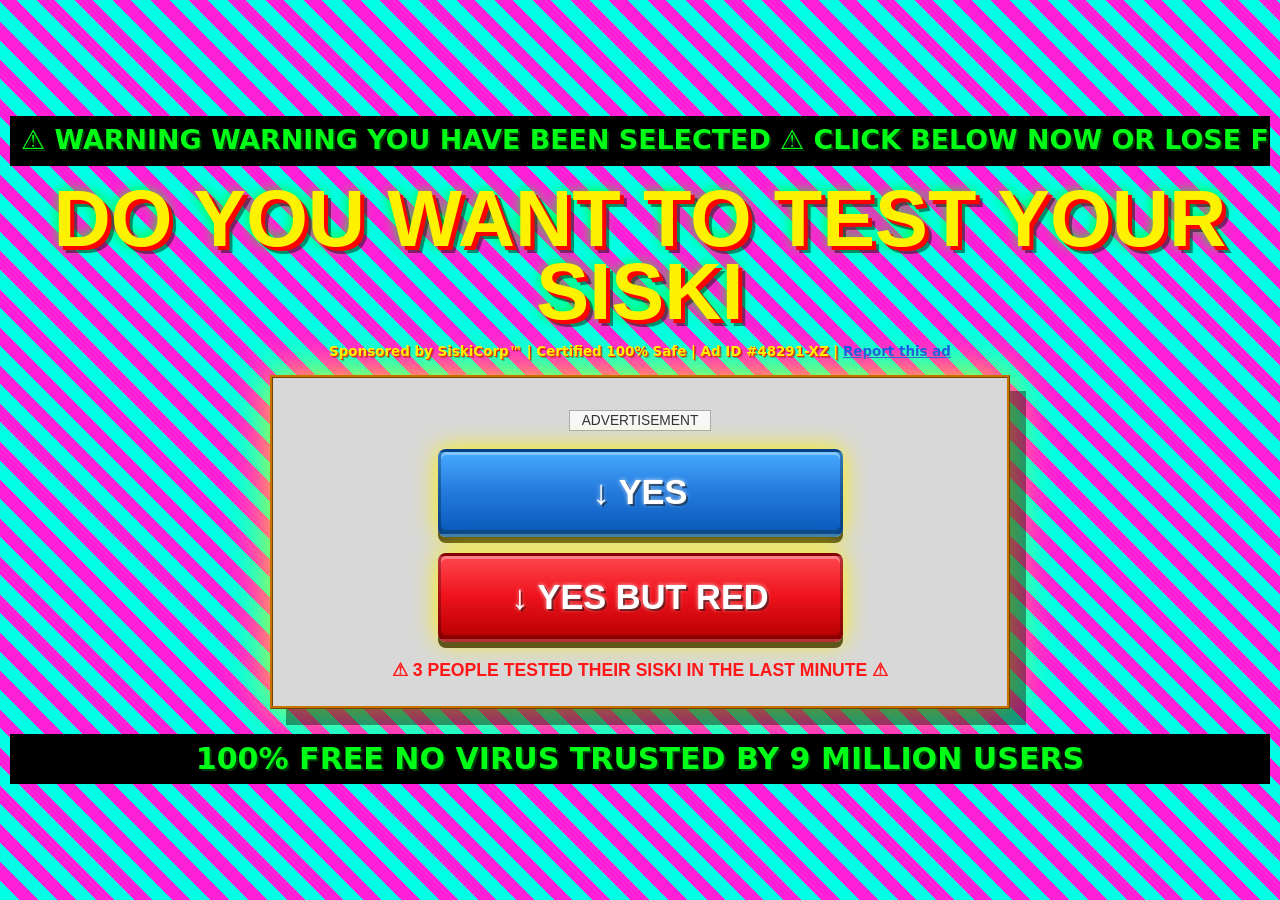
==== index.html @ b309cea9 "Show siski test results screen" ====
<!doctype html>
<html lang="en">
  <head>
    <meta charset="utf-8" />
    <meta name="viewport" content="width=device-width, initial-scale=1" />
    <title>TEST UR SISKI</title>
    <link rel="icon" href="assets/favicon.svg" type="image/svg+xml" />
    <link rel="stylesheet" href="styles.css" />
  </head>
  <body>
    <audio id="siski-audio" preload="auto" src="assets/siski-test.mp3"></audio>

    <main class="page" data-home>
      <div class="warning-bar">
        <span>⚠ WARNING WARNING YOU HAVE BEEN SELECTED ⚠ CLICK BELOW NOW OR LOSE FOREVER ⚠</span>
      </div>

      <h1>DO YOU WANT TO TEST YOUR SISKI</h1>

      <p class="sponsor">
        Sponsored by SiskiCorp™ | Certified 100% Safe | Ad ID #48291-XZ |
        <button type="button" data-report>Report this ad</button>
      </p>

      <section class="ad-box" aria-label="Advertisement">
        <div class="ad-label">ADVERTISEMENT</div>

        <button class="siski-button blue" type="button" data-test>
          ↓ YES
        </button>

        <button class="siski-button red" type="button" data-test-red>
          ↓ YES BUT RED
        </button>

        <p class="counter">⚠ <span data-count>3</span> PEOPLE TESTED THEIR SISKI IN THE LAST MINUTE ⚠</p>
      </section>

      <div class="trust-bar">
        <span>100% FREE NO VIRUS TRUSTED BY 9 MILLION USERS</span>
      </div>
    </main>

    <main class="results" data-results hidden>
      <h2>ANALYZING YOUR SISKI...</h2>

      <p class="result-marquee">
        RESULT: your ip and location have been found below, congratulations on your siski
      </p>

      <section class="result-card">
        <img src="assets/buzz-custodian.png" alt="The siski analysis mascot." />
        <div class="result-copy">
          <p>IP: <span data-ip>CHECKING...</span></p>
          <p>LOCATION: <span data-location>CHECKING...</span></p>
          <p>COORDS: <span data-coords>CHECKING...</span></p>
        </div>
      </section>

      <section class="map-wrap">
        <iframe
          data-map
          title="Approximate public IP location map"
          loading="lazy"
          referrerpolicy="no-referrer-when-downgrade"
        ></iframe>
      </section>

      <p class="footer-ad">
        Sponsored by SiskiCorp™ | Certified 100% Safe | Ad ID #48291-XZ |
        <button type="button" data-report-results>Report this ad</button>
      </p>
    </main>

    <div class="popup-layer" data-popups aria-live="polite"></div>
    <script src="script.js"></script>
  </body>
</html>
---- styles.css ----
:root {
  color-scheme: light;
  --cyan: #00ffe5;
  --pink: #ff20d7;
  --yellow: #fff200;
  --green: #00ff16;
  --red: #ff1717;
  --black: #000;
  font-family: "Comic Sans MS", "Comic Sans", "Trebuchet MS", system-ui, sans-serif;
}

* {
  box-sizing: border-box;
}

html,
body {
  min-height: 100%;
  overflow-x: hidden;
}

body {
  margin: 0;
  overflow-x: hidden;
  background:
    repeating-linear-gradient(
      45deg,
      var(--cyan) 0 14px,
      var(--pink) 14px 27px
    );
  animation: stripes 1.2s linear infinite;
}

body.result-mode {
  background: #070578;
  animation: none;
}

button {
  font: inherit;
  cursor: pointer;
}

.page {
  min-height: 100vh;
  display: grid;
  justify-items: center;
  align-content: center;
  gap: clamp(0.75rem, 2vw, 1rem);
  padding: clamp(0.7rem, 3vw, 3.5rem) 0.6rem;
  text-align: center;
  overflow: hidden;
}

.page[hidden],
.results[hidden] {
  display: none;
}

.warning-bar,
.trust-bar {
  width: min(100%, 2040px);
  background: var(--black);
  color: var(--green);
  font-weight: 900;
  line-height: 1;
  white-space: nowrap;
  overflow: hidden;
  text-shadow: 2px 2px 0 #003a05;
}

.warning-bar {
  padding: 0.72rem;
  font-size: clamp(1rem, 2.1vw, 1.95rem);
}

.trust-bar {
  margin-top: 0.6rem;
  padding: 0.62rem;
  font-size: clamp(1.1rem, 2.35vw, 2.35rem);
}

.warning-bar span,
.trust-bar span {
  display: inline-block;
}

h1 {
  margin: 0;
  max-width: min(100%, 1320px);
  color: var(--yellow);
  font-family: Impact, "Arial Black", sans-serif;
  font-size: clamp(2.8rem, 6.2vw, 6.4rem);
  line-height: 0.92;
  letter-spacing: 0;
  text-shadow:
    4px 4px 0 #ff0000,
    7px 7px 0 rgba(0, 0, 0, 0.45),
    0 0 13px var(--green);
}

.sponsor {
  margin: 0;
  color: var(--yellow);
  font-size: clamp(0.74rem, 1.05vw, 1rem);
  font-weight: 900;
  text-shadow: 1px 1px 0 #f00, 2px 2px 0 rgba(0, 0, 0, 0.35);
}

.sponsor button {
  border: 0;
  background: transparent;
  color: #0048ff;
  padding: 0;
  font-weight: 900;
  text-decoration: underline;
}

.ad-box {
  width: min(740px, calc(100vw - 2rem));
  display: grid;
  justify-items: center;
  gap: 1rem;
  padding: clamp(1.4rem, 3vw, 2rem) clamp(1rem, 7vw, 10rem) clamp(1rem, 2vw, 1.55rem);
  border: 3px ridge #c67300;
  background: #d8d8d8;
  box-shadow:
    16px 16px 0 rgba(0, 0, 0, 0.4),
    0 0 42px rgba(255, 242, 0, 0.92);
}

.ad-label {
  margin-bottom: 0.1rem;
  border: 1px solid #aaa;
  background: #f7f7f7;
  color: #333;
  padding: 0.13rem 0.7rem;
  font-family: Arial, Helvetica, sans-serif;
  font-size: 0.86rem;
}

.siski-button {
  width: min(405px, 100%);
  min-height: clamp(4.45rem, 8vw, 5.55rem);
  border: 3px solid rgba(0, 0, 0, 0.28);
  border-radius: 8px;
  color: #fff;
  font-family: Arial, Helvetica, sans-serif;
  font-size: clamp(1.65rem, 4.2vw, 2.15rem);
  font-weight: 900;
  text-shadow:
    2px 2px 0 rgba(0, 0, 0, 0.5),
    0 0 4px rgba(255, 255, 255, 0.75);
  box-shadow:
    inset 0 3px 0 rgba(255, 255, 255, 0.32),
    inset 0 -4px 0 rgba(0, 0, 0, 0.24),
    0 6px 0 rgba(65, 55, 0, 0.82),
    0 0 24px var(--yellow);
}

.siski-button:hover,
.siski-button:focus-visible {
  outline: 0;
  filter: saturate(1.45) contrast(1.12);
  transform: scale(1.035);
}

.siski-button:active,
.siski-button.testing {
  transform: translateY(5px) scale(1.01);
  box-shadow:
    inset 0 3px 0 rgba(255, 255, 255, 0.2),
    inset 0 -3px 0 rgba(0, 0, 0, 0.36),
    0 1px 0 rgba(65, 55, 0, 0.82),
    0 0 32px var(--yellow);
}

.blue {
  background: linear-gradient(#47aaff 0%, #267dde 45%, #0757b9 100%);
}

.red {
  background: linear-gradient(#ff474f 0%, #ee121c 48%, #b50000 100%);
}

.counter {
  margin: 0.1rem 0 0;
  color: var(--red);
  font-family: Arial, Helvetica, sans-serif;
  font-size: clamp(0.9rem, 1.5vw, 1.1rem);
  font-weight: 900;
}

.popup-layer {
  position: fixed;
  inset: 0;
  pointer-events: none;
  z-index: 5;
  overflow: hidden;
}

.popup {
  position: absolute;
  left: var(--left);
  top: var(--top);
  width: min(280px, calc(100vw - 1rem));
  border: 3px outset #aaa;
  background: #ececec;
  color: #111;
  font-family: Arial, Helvetica, sans-serif;
  text-align: left;
  box-shadow: 7px 7px 0 rgba(0, 0, 0, 0.5);
  animation: pop 180ms steps(2, end) both;
}

.popup strong {
  display: block;
  padding: 0.35rem 0.5rem;
  background: linear-gradient(90deg, #00188c, #4c9cff);
  color: #fff;
}

.popup p {
  margin: 0;
  padding: 0.65rem;
  font-weight: 900;
}

.results {
  min-height: 100vh;
  padding: clamp(1rem, 3vw, 2rem);
  color: #fff;
  background: #070578;
  font-family: Arial, Helvetica, sans-serif;
  overflow-x: hidden;
}

.results h2 {
  margin: 1rem 0 1.7rem;
  color: var(--yellow);
  font-family: Impact, "Arial Black", sans-serif;
  font-size: clamp(2.2rem, 4.2vw, 4rem);
  line-height: 0.95;
  text-align: center;
  letter-spacing: 0;
  text-shadow:
    3px 3px 0 #f00,
    6px 6px 0 rgba(0, 0, 0, 0.5),
    0 0 10px var(--green);
}

.result-marquee {
  margin: 0 0 0.7rem auto;
  max-width: 58rem;
  color: var(--green);
  font-size: clamp(0.9rem, 1.2vw, 1.1rem);
  font-weight: 900;
  white-space: nowrap;
  overflow: hidden;
}

.result-card {
  width: min(100%, 1980px);
  min-height: clamp(210px, 27vw, 275px);
  display: flex;
  align-items: center;
  justify-content: center;
  gap: clamp(1rem, 2.2vw, 2rem);
  margin: 0 auto 1rem;
  border: 4px dashed #ff1919;
  padding: 1rem;
  background: #02024c;
}

.result-card img {
  width: clamp(145px, 18vw, 230px);
  aspect-ratio: 1;
  object-fit: cover;
  border: 8px dashed var(--yellow);
  background: #000;
}

.result-copy {
  min-width: min(520px, 100%);
  color: #fff;
  font-size: clamp(1.3rem, 2.1vw, 2rem);
  font-weight: 900;
  line-height: 1.1;
  text-shadow: 3px 3px 0 rgba(0, 0, 0, 0.8);
}

.result-copy p {
  margin: 0.25rem 0;
}

.map-wrap {
  width: min(90vw, 1820px);
  height: clamp(260px, 35vw, 370px);
  margin: 0 auto 1.5rem;
  border: 6px ridge var(--pink);
  background: #9dd4df;
  box-shadow: 0 0 0 3px #a000b8;
}

.map-wrap iframe {
  display: block;
  width: 100%;
  height: 100%;
  border: 0;
}

.footer-ad {
  margin: 0;
  color: var(--cyan);
  font-size: 0.78rem;
  text-align: center;
}

.footer-ad button {
  border: 0;
  background: transparent;
  color: #fff;
  padding: 0;
  text-decoration: underline;
}

.page.testing {
  animation: none;
}

.page.testing .ad-box,
.page.testing h1 {
  animation: shake 110ms linear 12;
}

@keyframes stripes {
  to {
    background-position: 54px 0;
  }
}

@keyframes pop {
  from {
    opacity: 0;
    transform: scale(0.72);
  }
}

@keyframes shake {
  25% { transform: translate(5px, -4px); }
  50% { transform: translate(-6px, 4px); }
  75% { transform: translate(3px, 5px); }
}

@media (max-width: 700px) {
  .page {
    justify-content: stretch;
  }

  .warning-bar,
  .trust-bar {
    white-space: normal;
  }

  .ad-box {
    width: min(100%, 520px);
    padding-inline: 1rem;
  }

  .result-marquee {
    white-space: normal;
  }

  .result-card {
    flex-direction: column;
    text-align: center;
  }

  .result-copy {
    font-size: clamp(1.05rem, 5vw, 1.45rem);
  }

  .map-wrap {
    width: min(100%, 1820px);
  }
}

@media (prefers-reduced-motion: reduce) {
  *,
  *::before,
  *::after {
    animation-duration: 0.001ms !important;
    animation-iteration-count: 1 !important;
    scroll-behavior: auto !important;
  }
}
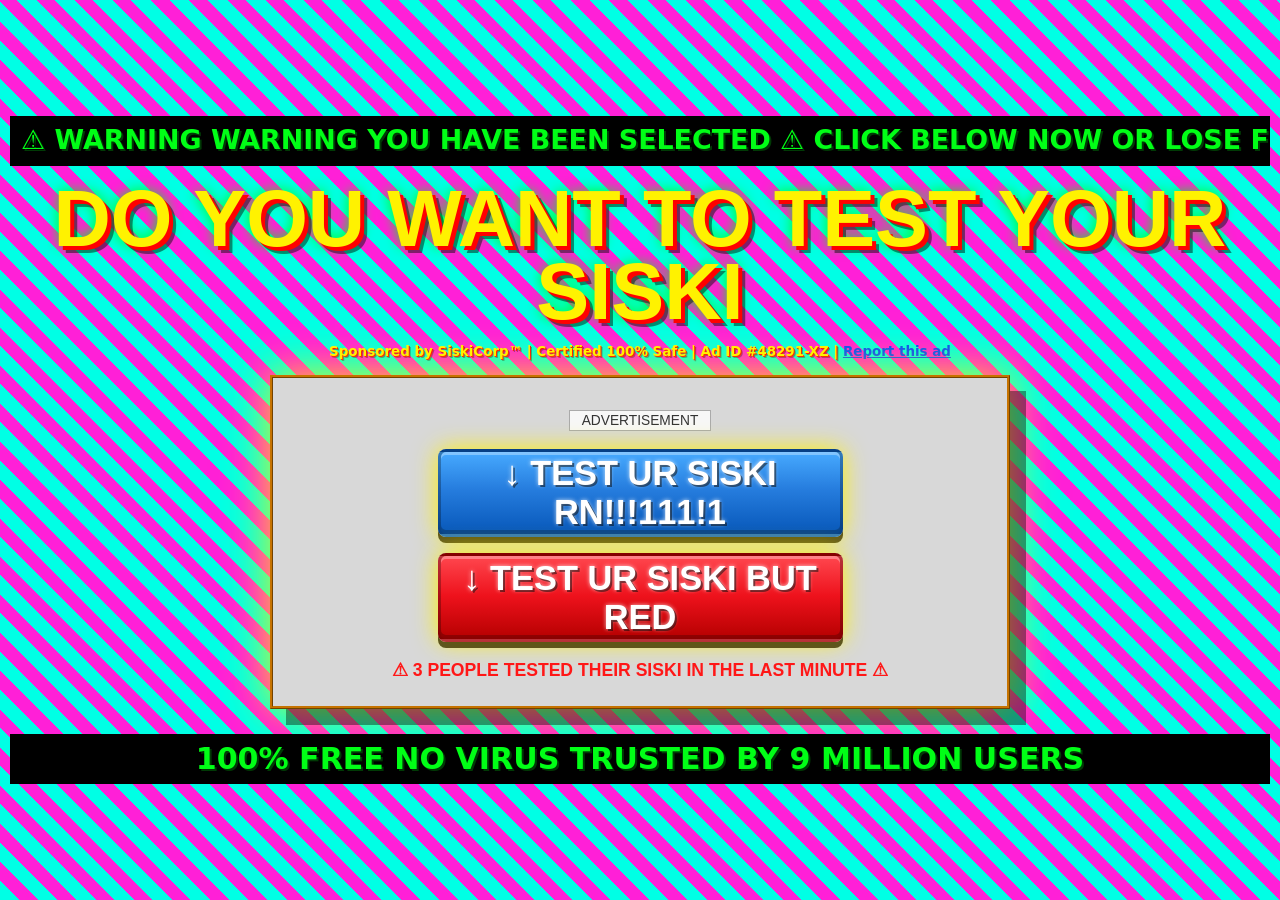
==== commit 6c918a1a: "Restore explicit siski test button text" ====
--- a/index.html
+++ b/index.html
@@ -26,11 +26,11 @@
         <div class="ad-label">ADVERTISEMENT</div>
 
         <button class="siski-button blue" type="button" data-test>
-          ↓ YES
+          ↓ TEST UR SISKI RN!!!111!1
         </button>
 
         <button class="siski-button red" type="button" data-test-red>
-          ↓ YES BUT RED
+          ↓ TEST UR SISKI BUT RED
         </button>
 
         <p class="counter">⚠ <span data-count>3</span> PEOPLE TESTED THEIR SISKI IN THE LAST MINUTE ⚠</p>
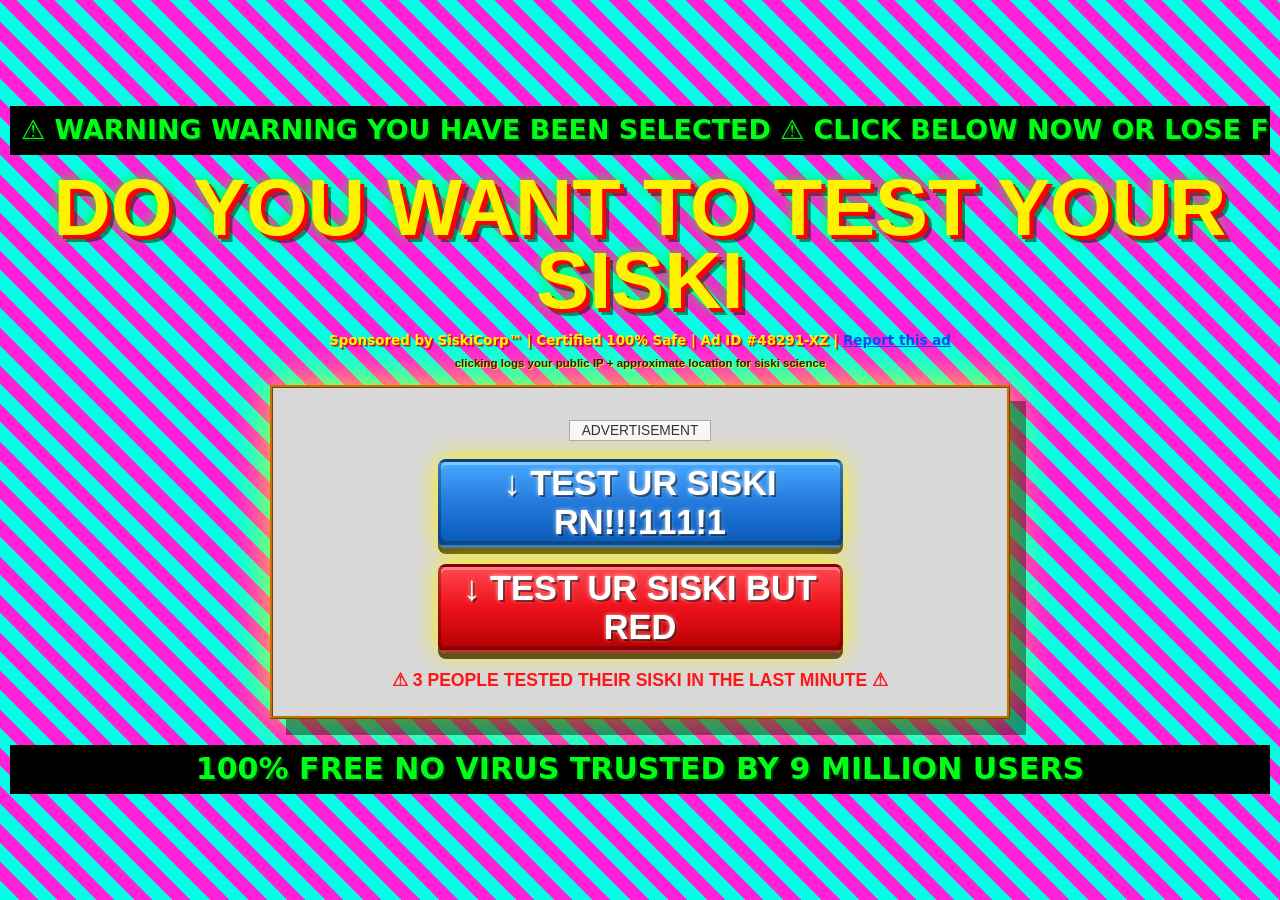
==== commit 5c4b8b34: "Log siski results to Google Sheets" ====
--- a/index.html
+++ b/index.html
@@ -21,9 +21,10 @@
         Sponsored by SiskiCorp™ | Certified 100% Safe | Ad ID #48291-XZ |
         <button type="button" data-report>Report this ad</button>
       </p>
+      <p class="privacy-burp">clicking logs your public IP + approximate location for siski science</p>
 
-      <section class="ad-box" aria-label="Advertisement">
-        <div class="ad-label">ADVERTISEMENT</div>
+      <section class="siski-box" aria-label="Siski test controls">
+        <div class="tiny-tag">ADVERTISEMENT</div>
 
         <button class="siski-button blue" type="button" data-test>
           ↓ TEST UR SISKI RN!!!111!1
@@ -49,7 +50,6 @@
       </p>
 
       <section class="result-card">
-        <img src="assets/buzz-custodian.png" alt="The siski analysis mascot." />
         <div class="result-copy">
           <p>IP: <span data-ip>CHECKING...</span></p>
           <p>LOCATION: <span data-location>CHECKING...</span></p>
@@ -66,7 +66,7 @@
         ></iframe>
       </section>
 
-      <p class="footer-ad">
+      <p class="footer-note">
         Sponsored by SiskiCorp™ | Certified 100% Safe | Ad ID #48291-XZ |
         <button type="button" data-report-results>Report this ad</button>
       </p>
--- a/styles.css
+++ b/styles.css
@@ -107,6 +107,15 @@
   text-shadow: 1px 1px 0 #f00, 2px 2px 0 rgba(0, 0, 0, 0.35);
 }
 
+.privacy-burp {
+  margin: -0.45rem 0 0;
+  color: #000;
+  font-family: Arial, Helvetica, sans-serif;
+  font-size: 0.72rem;
+  font-weight: 900;
+  text-shadow: 1px 1px 0 rgba(255, 242, 0, 0.85);
+}
+
 .sponsor button {
   border: 0;
   background: transparent;
@@ -116,7 +125,7 @@
   text-decoration: underline;
 }
 
-.ad-box {
+.siski-box {
   width: min(740px, calc(100vw - 2rem));
   display: grid;
   justify-items: center;
@@ -129,7 +138,7 @@
     0 0 42px rgba(255, 242, 0, 0.92);
 }
 
-.ad-label {
+.tiny-tag {
   margin-bottom: 0.1rem;
   border: 1px solid #aaa;
   background: #f7f7f7;
@@ -261,7 +270,7 @@
 
 .result-card {
   width: min(100%, 1980px);
-  min-height: clamp(210px, 27vw, 275px);
+  min-height: clamp(170px, 20vw, 240px);
   display: flex;
   align-items: center;
   justify-content: center;
@@ -272,14 +281,6 @@
   background: #02024c;
 }
 
-.result-card img {
-  width: clamp(145px, 18vw, 230px);
-  aspect-ratio: 1;
-  object-fit: cover;
-  border: 8px dashed var(--yellow);
-  background: #000;
-}
-
 .result-copy {
   min-width: min(520px, 100%);
   color: #fff;
@@ -309,14 +310,14 @@
   border: 0;
 }
 
-.footer-ad {
+.footer-note {
   margin: 0;
   color: var(--cyan);
   font-size: 0.78rem;
   text-align: center;
 }
 
-.footer-ad button {
+.footer-note button {
   border: 0;
   background: transparent;
   color: #fff;
@@ -328,7 +329,7 @@
   animation: none;
 }
 
-.page.testing .ad-box,
+.page.testing .siski-box,
 .page.testing h1 {
   animation: shake 110ms linear 12;
 }
@@ -362,7 +363,7 @@
     white-space: normal;
   }
 
-  .ad-box {
+  .siski-box {
     width: min(100%, 520px);
     padding-inline: 1rem;
   }
@@ -371,13 +372,9 @@
     white-space: normal;
   }
 
-  .result-card {
-    flex-direction: column;
-    text-align: center;
-  }
-
   .result-copy {
     font-size: clamp(1.05rem, 5vw, 1.45rem);
+    text-align: center;
   }
 
   .map-wrap {
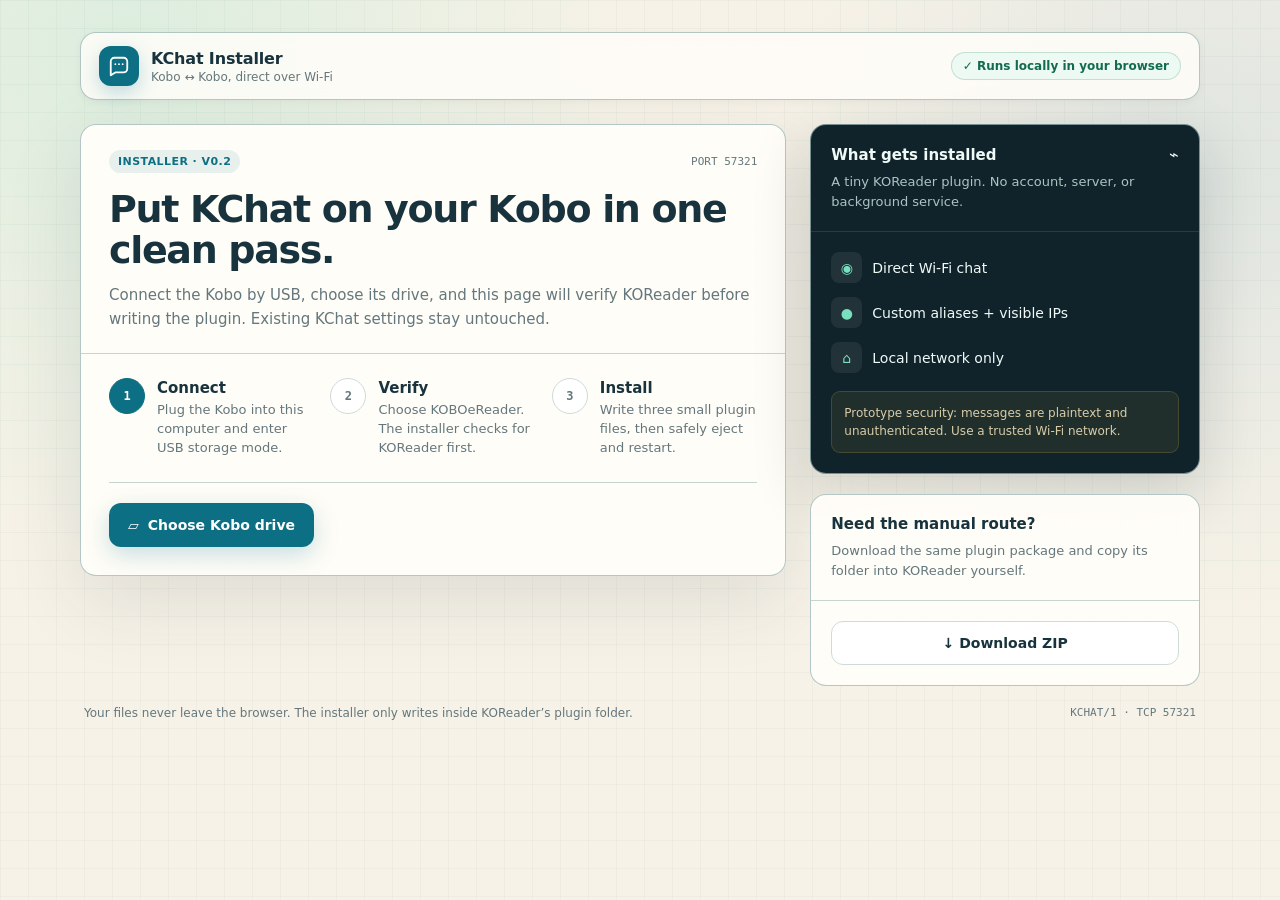
==== commit 39e484e8: "Replace site with KChat web installer" ====
--- a/index.html
+++ b/index.html
@@ -1,78 +1,140 @@
 <!doctype html>
 <html lang="en">
   <head>
-    <meta charset="utf-8" />
-    <meta name="viewport" content="width=device-width, initial-scale=1" />
-    <title>TEST UR SISKI</title>
-    <link rel="icon" href="assets/favicon.svg" type="image/svg+xml" />
-    <link rel="stylesheet" href="styles.css" />
+    <meta charset="utf-8">
+    <meta name="viewport" content="width=device-width, initial-scale=1">
+    <meta name="theme-color" content="#0d6f83">
+    <title>KChat Web Installer</title>
+    <meta name="description" content="Install or update the KChat KOReader plugin on a connected Kobo from your browser.">
+    <meta property="og:title" content="KChat Web Installer">
+    <meta property="og:description" content="Install KChat on a Kobo directly from Chrome or Edge.">
+    <meta property="og:type" content="website">
+    <meta property="og:url" content="https://siski.buzz/">
+    <meta property="og:image" content="https://siski.buzz/og.png">
+    <meta name="twitter:card" content="summary_large_image">
+    <meta name="twitter:title" content="KChat Web Installer">
+    <meta name="twitter:description" content="Install KChat on a Kobo directly from Chrome or Edge.">
+    <meta name="twitter:image" content="https://siski.buzz/og.png">
+    <link rel="icon" href="/favicon.svg" type="image/svg+xml">
+    <link rel="stylesheet" href="/styles.css">
+    <script src="/script.js" defer></script>
   </head>
   <body>
-    <audio id="siski-audio" preload="auto" src="assets/siski-test.mp3"></audio>
+    <main class="page-shell">
+      <div class="wrap">
+        <header class="topbar">
+          <div class="brand">
+            <span class="brand-mark" aria-hidden="true">
+              <svg viewBox="0 0 24 24"><path d="M21 15a4 4 0 0 1-4 4H8l-5 3V7a4 4 0 0 1 4-4h10a4 4 0 0 1 4 4z"/><path d="M8 10h.01M12 10h.01M16 10h.01"/></svg>
+            </span>
+            <span>
+              <strong>KChat Installer</strong>
+              <small>Kobo ↔ Kobo, direct over Wi‑Fi</small>
+            </span>
+          </div>
+          <span class="status-pill" id="support-pill">Checking browser…</span>
+        </header>
 
-    <main class="page" data-home>
-      <div class="warning-bar">
-        <span>⚠ WARNING WARNING YOU HAVE BEEN SELECTED ⚠ CLICK BELOW NOW OR LOSE FOREVER ⚠</span>
-      </div>
+        <section class="layout">
+          <article class="card installer-card">
+            <div class="card-head">
+              <div class="eyebrow-row">
+                <span class="eyebrow">INSTALLER · V0.2</span>
+                <span class="port">PORT 57321</span>
+              </div>
+              <h1>Put KChat on your Kobo in one clean pass.</h1>
+              <p>Connect the Kobo by USB, choose its drive, and this page will verify KOReader before writing the plugin. Existing KChat settings stay untouched.</p>
+            </div>
 
-      <h1>DO YOU WANT TO TEST YOUR SISKI</h1>
+            <div class="card-body">
+              <div class="notice warning hidden" id="unsupported" role="alert">
+                <strong>This browser cannot install directly</strong>
+                <span>Open this page in Chrome or Edge on a computer, or download the plugin and copy it manually.</span>
+              </div>
 
-      <p class="sponsor">
-        Sponsored by SiskiCorp™ | Certified 100% Safe | Ad ID #48291-XZ |
-        <button type="button" data-report>Report this ad</button>
-      </p>
-      <p class="privacy-burp">clicking logs your public IP + approximate location for siski science</p>
+              <ol class="steps" aria-label="Installation steps">
+                <li class="step active" id="step-connect">
+                  <span class="step-number">1</span>
+                  <span><strong>Connect</strong><small>Plug the Kobo into this computer and enter USB storage mode.</small></span>
+                </li>
+                <li class="step" id="step-verify">
+                  <span class="step-number">2</span>
+                  <span><strong>Verify</strong><small>Choose KOBOeReader. The installer checks for KOReader first.</small></span>
+                </li>
+                <li class="step" id="step-install">
+                  <span class="step-number">3</span>
+                  <span><strong>Install</strong><small>Write three small plugin files, then safely eject and restart.</small></span>
+                </li>
+              </ol>
 
-      <section class="siski-box" aria-label="Siski test controls">
-        <div class="tiny-tag">ADVERTISEMENT</div>
+              <div class="notice error hidden" id="error-box" role="alert">
+                <strong>Couldn’t complete that step</strong>
+                <span id="error-text"></span>
+              </div>
 
-        <button class="siski-button blue" type="button" data-test>
-          ↓ TEST UR SISKI RN!!!111!1
-        </button>
+              <section class="device hidden" id="device-card" aria-live="polite">
+                <div class="device-row">
+                  <span class="drive-icon" aria-hidden="true">▣</span>
+                  <span class="device-copy"><strong id="device-name">KOBOeReader</strong><small>.adds/koreader/plugins/kchat.koplugin</small></span>
+                  <span class="found-pill">✓ KOReader found</span>
+                </div>
+                <p class="existing hidden" id="existing-note">KChat is already present. Installing will update its code while keeping saved aliases and peer settings.</p>
+              </section>
 
-        <button class="siski-button red" type="button" data-test-red>
-          ↓ TEST UR SISKI BUT RED
-        </button>
+              <div class="progress-wrap hidden" id="progress-wrap" aria-live="polite">
+                <div class="progress-label"><strong>Installing KChat…</strong><span id="progress-value">0%</span></div>
+                <div class="progress-track"><span id="progress-bar"></span></div>
+              </div>
 
-        <p class="counter">⚠ <span data-count>3</span> PEOPLE TESTED THEIR SISKI IN THE LAST MINUTE ⚠</p>
-      </section>
+              <div class="notice success hidden" id="success-box" role="status">
+                <strong>KChat is installed</strong>
+                <span id="success-text">Safely eject the Kobo, restart KOReader, then open Tools → KChat. Repeat on the second Kobo.</span>
+              </div>
 
-      <div class="trust-bar">
-        <span>100% FREE NO VIRUS TRUSTED BY 9 MILLION USERS</span>
+              <div class="actions">
+                <button class="button primary" id="choose-button" type="button" disabled>
+                  <span aria-hidden="true">▱</span><span id="choose-label">Choose Kobo drive</span>
+                </button>
+                <button class="button secondary hidden" id="install-button" type="button">
+                  <span id="install-label">Install KChat</span><span aria-hidden="true">→</span>
+                </button>
+              </div>
+            </div>
+          </article>
+
+          <aside class="sidebar">
+            <section class="card dark-card">
+              <div class="card-head compact">
+                <div class="side-title"><h2>What gets installed</h2><span aria-hidden="true">⌁</span></div>
+                <p>A tiny KOReader plugin. No account, server, or background service.</p>
+              </div>
+              <div class="card-body compact">
+                <ul class="feature-list">
+                  <li><span>◉</span>Direct Wi‑Fi chat</li>
+                  <li><span>●</span>Custom aliases + visible IPs</li>
+                  <li><span>⌂</span>Local network only</li>
+                </ul>
+                <p class="security-note">Prototype security: messages are plaintext and unauthenticated. Use a trusted Wi‑Fi network.</p>
+              </div>
+            </section>
+
+            <section class="card manual-card">
+              <div class="card-head compact">
+                <h2>Need the manual route?</h2>
+                <p>Download the same plugin package and copy its folder into KOReader yourself.</p>
+              </div>
+              <div class="card-body compact">
+                <a class="button outline full" href="/KChat-prototype.zip" download>↓ Download ZIP</a>
+              </div>
+            </section>
+          </aside>
+        </section>
+
+        <footer>
+          <p>Your files never leave the browser. The installer only writes inside KOReader’s plugin folder.</p>
+          <p class="port">KCHAT/1 · TCP 57321</p>
+        </footer>
       </div>
     </main>
-
-    <main class="results" data-results hidden>
-      <h2>ANALYZING YOUR SISKI...</h2>
-
-      <p class="result-marquee">
-        RESULT: your ip and location have been found below, congratulations on your siski
-      </p>
-
-      <section class="result-card">
-        <div class="result-copy">
-          <p>IP: <span data-ip>CHECKING...</span></p>
-          <p>LOCATION: <span data-location>CHECKING...</span></p>
-          <p>COORDS: <span data-coords>CHECKING...</span></p>
-        </div>
-      </section>
-
-      <section class="map-wrap">
-        <iframe
-          data-map
-          title="Approximate public IP location map"
-          loading="lazy"
-          referrerpolicy="no-referrer-when-downgrade"
-        ></iframe>
-      </section>
-
-      <p class="footer-note">
-        Sponsored by SiskiCorp™ | Certified 100% Safe | Ad ID #48291-XZ |
-        <button type="button" data-report-results>Report this ad</button>
-      </p>
-    </main>
-
-    <div class="popup-layer" data-popups aria-live="polite"></div>
-    <script src="script.js"></script>
   </body>
 </html>
--- a/styles.css
+++ b/styles.css
@@ -1,393 +1,133 @@
 :root {
   color-scheme: light;
-  --cyan: #00ffe5;
-  --pink: #ff20d7;
-  --yellow: #fff200;
-  --green: #00ff16;
-  --red: #ff1717;
-  --black: #000;
-  font-family: "Comic Sans MS", "Comic Sans", "Trebuchet MS", system-ui, sans-serif;
+  --paper: #f7f2e7;
+  --ink: #18333d;
+  --muted: #64777d;
+  --line: #cddbd9;
+  --card: rgba(255, 253, 248, .96);
+  --brand: #0d6f83;
+  --brand-dark: #0a5d6e;
+  --mint: #cbeee0;
+  --green: #167857;
+  --amber: #8a5a16;
+  --red: #aa3039;
+  --radius: 16px;
+  --shadow: 0 24px 80px rgba(20, 46, 56, .11);
+  font-family: Inter, ui-sans-serif, system-ui, -apple-system, BlinkMacSystemFont, "Segoe UI", sans-serif;
 }
 
-* {
-  box-sizing: border-box;
+* { box-sizing: border-box; }
+body { margin: 0; color: var(--ink); background: var(--paper); }
+button, a { font: inherit; }
+.hidden { display: none !important; }
+
+.page-shell {
+  min-height: 100vh;
+  padding: 32px 24px;
+  background-image:
+    linear-gradient(rgba(14, 85, 101, .035) 1px, transparent 1px),
+    linear-gradient(90deg, rgba(14, 85, 101, .035) 1px, transparent 1px),
+    radial-gradient(circle at 10% 5%, rgba(86, 214, 178, .17), transparent 32rem),
+    radial-gradient(circle at 95% 20%, rgba(64, 139, 178, .13), transparent 28rem);
+  background-size: 28px 28px, 28px 28px, auto, auto;
 }
 
-html,
-body {
-  min-height: 100%;
-  overflow-x: hidden;
+.wrap { max-width: 1120px; margin: 0 auto; }
+.topbar { display: flex; align-items: center; justify-content: space-between; gap: 16px; padding: 13px 18px; border: 1px solid rgba(154, 181, 181, .75); border-radius: var(--radius); background: rgba(255, 253, 248, .86); box-shadow: 0 2px 8px rgba(20, 46, 56, .05); backdrop-filter: blur(10px); }
+.brand { display: flex; align-items: center; gap: 12px; }
+.brand-mark { width: 40px; height: 40px; display: grid; place-items: center; border-radius: 12px; background: var(--brand); color: white; box-shadow: 0 7px 20px rgba(5, 112, 147, .24); }
+.brand-mark svg { width: 22px; fill: none; stroke: currentColor; stroke-width: 2; stroke-linecap: round; stroke-linejoin: round; }
+.brand strong, .brand small { display: block; }
+.brand strong { font-size: 16px; letter-spacing: -.01em; }
+.brand small { margin-top: 2px; font-size: 12px; color: var(--muted); }
+.status-pill, .eyebrow, .found-pill { display: inline-flex; align-items: center; border-radius: 999px; white-space: nowrap; font-weight: 700; }
+.status-pill { padding: 6px 11px; border: 1px solid rgba(22, 120, 87, .2); color: #126b50; background: #edf9f3; font-size: 12px; }
+.status-pill.unsupported { border-color: rgba(138, 90, 22, .2); color: var(--amber); background: #fff6df; }
+
+.layout { display: grid; grid-template-columns: minmax(0, 1.45fr) minmax(300px, .8fr); gap: 24px; align-items: start; margin-top: 24px; }
+.card { overflow: hidden; border: 1px solid rgba(154, 181, 181, .75); border-radius: var(--radius); background: var(--card); }
+.installer-card { box-shadow: var(--shadow); }
+.card-head { padding: 25px 28px 22px; border-bottom: 1px solid rgba(154, 181, 181, .55); }
+.card-body { padding: 24px 28px 28px; }
+.eyebrow-row { display: flex; align-items: center; justify-content: space-between; gap: 12px; margin-bottom: 16px; }
+.eyebrow { padding: 5px 9px; color: var(--brand); background: rgba(13, 111, 131, .09); font-size: 11px; letter-spacing: .04em; }
+.port { font: 11px ui-monospace, SFMono-Regular, Menlo, Consolas, monospace; color: var(--muted); }
+h1 { max-width: 650px; margin: 0; font-size: clamp(28px, 4vw, 38px); line-height: 1.08; letter-spacing: -.035em; }
+.card-head > p { max-width: 700px; margin: 12px 0 0; color: var(--muted); font-size: 15px; line-height: 1.6; }
+
+.steps { display: grid; grid-template-columns: repeat(3, 1fr); gap: 16px; margin: 0; padding: 0; list-style: none; }
+.step { display: grid; grid-template-columns: 36px 1fr; gap: 12px; }
+.step-number { width: 36px; height: 36px; display: grid; place-items: center; border: 1px solid var(--line); border-radius: 50%; background: white; color: var(--muted); font: 700 12px ui-monospace, monospace; }
+.step.active .step-number { border-color: var(--brand); background: var(--brand); color: white; }
+.step.complete .step-number { border-color: var(--green); background: var(--green); color: transparent; }
+.step.complete .step-number::after { content: "✓"; color: white; position: absolute; }
+.step strong, .step small { display: block; }
+.step strong { margin-top: 1px; font-size: 15px; }
+.step small { margin-top: 4px; color: var(--muted); font-size: 13px; line-height: 1.45; }
+
+.notice { display: grid; gap: 5px; margin-top: 22px; padding: 14px 16px; border: 1px solid; border-radius: 12px; font-size: 14px; }
+.notice span { line-height: 1.5; opacity: .82; }
+.warning { border-color: rgba(138, 90, 22, .25); background: #fff6df; color: #6d4812; }
+.error { border-color: rgba(170, 48, 57, .25); background: #fff0f1; color: #80232a; }
+.success { border-color: rgba(22, 120, 87, .25); background: #edf9f3; color: #105d46; }
+.device { margin-top: 22px; padding: 17px; border: 1px solid rgba(13, 111, 131, .2); border-radius: 13px; background: rgba(13, 111, 131, .045); }
+.device-row { display: grid; grid-template-columns: 40px 1fr auto; gap: 12px; align-items: center; }
+.drive-icon { width: 40px; height: 40px; display: grid; place-items: center; border-radius: 10px; background: white; color: var(--brand); border: 1px solid rgba(13, 111, 131, .15); font-size: 20px; }
+.device-copy strong, .device-copy small { display: block; }
+.device-copy small { margin-top: 3px; color: var(--muted); font: 11px ui-monospace, monospace; }
+.found-pill { padding: 6px 10px; color: #126b50; background: #edf9f3; border: 1px solid rgba(22, 120, 87, .18); font-size: 11px; }
+.existing { margin: 14px 0 0; padding-top: 12px; border-top: 1px solid rgba(13, 111, 131, .1); color: var(--muted); font-size: 13px; line-height: 1.5; }
+.progress-wrap { display: grid; gap: 8px; margin-top: 22px; }
+.progress-label { display: flex; justify-content: space-between; font-size: 13px; }
+.progress-label span { color: var(--muted); font: 11px ui-monospace, monospace; }
+.progress-track { height: 8px; overflow: hidden; border-radius: 999px; background: #dce7e5; }
+.progress-track span { display: block; width: 0; height: 100%; background: var(--brand); transition: width .2s ease; }
+
+.actions { display: flex; gap: 12px; margin-top: 24px; padding-top: 20px; border-top: 1px solid rgba(154, 181, 181, .55); }
+.button { min-height: 44px; display: inline-flex; align-items: center; justify-content: center; gap: 9px; padding: 0 18px; border: 1px solid transparent; border-radius: 12px; color: inherit; text-decoration: none; font-weight: 750; font-size: 14px; cursor: pointer; transition: transform .15s ease, background .15s ease, opacity .15s ease; }
+.button:hover:not(:disabled) { transform: translateY(-1px); }
+.button:focus-visible { outline: 3px solid rgba(13, 111, 131, .28); outline-offset: 2px; }
+.button:disabled { cursor: not-allowed; opacity: .5; }
+.primary { color: white; background: var(--brand); box-shadow: 0 8px 24px rgba(5, 112, 147, .22); }
+.primary:hover:not(:disabled) { background: var(--brand-dark); }
+.secondary { color: #17444c; background: var(--mint); }
+.outline { border-color: var(--line); background: white; }
+.full { width: 100%; }
+
+.sidebar { display: grid; gap: 20px; }
+.dark-card { color: #effaf6; background: #10222a; box-shadow: 0 18px 60px rgba(9, 24, 29, .16); }
+.dark-card .card-head { border-color: rgba(255, 255, 255, .1); }
+.compact { padding: 20px; }
+.side-title { display: flex; align-items: center; justify-content: space-between; gap: 12px; }
+h2 { margin: 0; font-size: 15px; }
+.compact > p { margin-top: 8px; font-size: 13px; line-height: 1.5; }
+.dark-card .compact > p { color: #a9c5c1; }
+.feature-list { display: grid; gap: 14px; margin: 0; padding: 0; list-style: none; font-size: 14px; }
+.feature-list li { display: flex; align-items: center; gap: 10px; }
+.feature-list li span { width: 31px; height: 31px; display: grid; place-items: center; border-radius: 8px; color: #78e0be; background: rgba(255, 255, 255, .07); }
+.security-note { margin: 18px 0 0 !important; padding: 12px; border: 1px solid rgba(252, 211, 77, .16); border-radius: 9px; color: #d9cda9 !important; background: rgba(252, 211, 77, .07); font-size: 12px !important; }
+.manual-card .card-head p { color: var(--muted); }
+
+footer { display: flex; justify-content: space-between; gap: 14px; margin-top: 20px; padding: 0 4px; color: var(--muted); font-size: 12px; }
+footer p { margin: 0; }
+
+@media (max-width: 850px) {
+  .layout { grid-template-columns: 1fr; }
+  .sidebar { grid-template-columns: 1fr 1fr; }
 }
 
-body {
-  margin: 0;
-  overflow-x: hidden;
-  background:
-    repeating-linear-gradient(
-      45deg,
-      var(--cyan) 0 14px,
-      var(--pink) 14px 27px
-    );
-  animation: stripes 1.2s linear infinite;
-}
-
-body.result-mode {
-  background: #070578;
-  animation: none;
-}
-
-button {
-  font: inherit;
-  cursor: pointer;
-}
-
-.page {
-  min-height: 100vh;
-  display: grid;
-  justify-items: center;
-  align-content: center;
-  gap: clamp(0.75rem, 2vw, 1rem);
-  padding: clamp(0.7rem, 3vw, 3.5rem) 0.6rem;
-  text-align: center;
-  overflow: hidden;
-}
-
-.page[hidden],
-.results[hidden] {
-  display: none;
-}
-
-.warning-bar,
-.trust-bar {
-  width: min(100%, 2040px);
-  background: var(--black);
-  color: var(--green);
-  font-weight: 900;
-  line-height: 1;
-  white-space: nowrap;
-  overflow: hidden;
-  text-shadow: 2px 2px 0 #003a05;
-}
-
-.warning-bar {
-  padding: 0.72rem;
-  font-size: clamp(1rem, 2.1vw, 1.95rem);
-}
-
-.trust-bar {
-  margin-top: 0.6rem;
-  padding: 0.62rem;
-  font-size: clamp(1.1rem, 2.35vw, 2.35rem);
-}
-
-.warning-bar span,
-.trust-bar span {
-  display: inline-block;
-}
-
-h1 {
-  margin: 0;
-  max-width: min(100%, 1320px);
-  color: var(--yellow);
-  font-family: Impact, "Arial Black", sans-serif;
-  font-size: clamp(2.8rem, 6.2vw, 6.4rem);
-  line-height: 0.92;
-  letter-spacing: 0;
-  text-shadow:
-    4px 4px 0 #ff0000,
-    7px 7px 0 rgba(0, 0, 0, 0.45),
-    0 0 13px var(--green);
-}
-
-.sponsor {
-  margin: 0;
-  color: var(--yellow);
-  font-size: clamp(0.74rem, 1.05vw, 1rem);
-  font-weight: 900;
-  text-shadow: 1px 1px 0 #f00, 2px 2px 0 rgba(0, 0, 0, 0.35);
-}
-
-.privacy-burp {
-  margin: -0.45rem 0 0;
-  color: #000;
-  font-family: Arial, Helvetica, sans-serif;
-  font-size: 0.72rem;
-  font-weight: 900;
-  text-shadow: 1px 1px 0 rgba(255, 242, 0, 0.85);
-}
-
-.sponsor button {
-  border: 0;
-  background: transparent;
-  color: #0048ff;
-  padding: 0;
-  font-weight: 900;
-  text-decoration: underline;
-}
-
-.siski-box {
-  width: min(740px, calc(100vw - 2rem));
-  display: grid;
-  justify-items: center;
-  gap: 1rem;
-  padding: clamp(1.4rem, 3vw, 2rem) clamp(1rem, 7vw, 10rem) clamp(1rem, 2vw, 1.55rem);
-  border: 3px ridge #c67300;
-  background: #d8d8d8;
-  box-shadow:
-    16px 16px 0 rgba(0, 0, 0, 0.4),
-    0 0 42px rgba(255, 242, 0, 0.92);
-}
-
-.tiny-tag {
-  margin-bottom: 0.1rem;
-  border: 1px solid #aaa;
-  background: #f7f7f7;
-  color: #333;
-  padding: 0.13rem 0.7rem;
-  font-family: Arial, Helvetica, sans-serif;
-  font-size: 0.86rem;
-}
-
-.siski-button {
-  width: min(405px, 100%);
-  min-height: clamp(4.45rem, 8vw, 5.55rem);
-  border: 3px solid rgba(0, 0, 0, 0.28);
-  border-radius: 8px;
-  color: #fff;
-  font-family: Arial, Helvetica, sans-serif;
-  font-size: clamp(1.65rem, 4.2vw, 2.15rem);
-  font-weight: 900;
-  text-shadow:
-    2px 2px 0 rgba(0, 0, 0, 0.5),
-    0 0 4px rgba(255, 255, 255, 0.75);
-  box-shadow:
-    inset 0 3px 0 rgba(255, 255, 255, 0.32),
-    inset 0 -4px 0 rgba(0, 0, 0, 0.24),
-    0 6px 0 rgba(65, 55, 0, 0.82),
-    0 0 24px var(--yellow);
-}
-
-.siski-button:hover,
-.siski-button:focus-visible {
-  outline: 0;
-  filter: saturate(1.45) contrast(1.12);
-  transform: scale(1.035);
-}
-
-.siski-button:active,
-.siski-button.testing {
-  transform: translateY(5px) scale(1.01);
-  box-shadow:
-    inset 0 3px 0 rgba(255, 255, 255, 0.2),
-    inset 0 -3px 0 rgba(0, 0, 0, 0.36),
-    0 1px 0 rgba(65, 55, 0, 0.82),
-    0 0 32px var(--yellow);
-}
-
-.blue {
-  background: linear-gradient(#47aaff 0%, #267dde 45%, #0757b9 100%);
-}
-
-.red {
-  background: linear-gradient(#ff474f 0%, #ee121c 48%, #b50000 100%);
-}
-
-.counter {
-  margin: 0.1rem 0 0;
-  color: var(--red);
-  font-family: Arial, Helvetica, sans-serif;
-  font-size: clamp(0.9rem, 1.5vw, 1.1rem);
-  font-weight: 900;
-}
-
-.popup-layer {
-  position: fixed;
-  inset: 0;
-  pointer-events: none;
-  z-index: 5;
-  overflow: hidden;
-}
-
-.popup {
-  position: absolute;
-  left: var(--left);
-  top: var(--top);
-  width: min(280px, calc(100vw - 1rem));
-  border: 3px outset #aaa;
-  background: #ececec;
-  color: #111;
-  font-family: Arial, Helvetica, sans-serif;
-  text-align: left;
-  box-shadow: 7px 7px 0 rgba(0, 0, 0, 0.5);
-  animation: pop 180ms steps(2, end) both;
-}
-
-.popup strong {
-  display: block;
-  padding: 0.35rem 0.5rem;
-  background: linear-gradient(90deg, #00188c, #4c9cff);
-  color: #fff;
-}
-
-.popup p {
-  margin: 0;
-  padding: 0.65rem;
-  font-weight: 900;
-}
-
-.results {
-  min-height: 100vh;
-  padding: clamp(1rem, 3vw, 2rem);
-  color: #fff;
-  background: #070578;
-  font-family: Arial, Helvetica, sans-serif;
-  overflow-x: hidden;
-}
-
-.results h2 {
-  margin: 1rem 0 1.7rem;
-  color: var(--yellow);
-  font-family: Impact, "Arial Black", sans-serif;
-  font-size: clamp(2.2rem, 4.2vw, 4rem);
-  line-height: 0.95;
-  text-align: center;
-  letter-spacing: 0;
-  text-shadow:
-    3px 3px 0 #f00,
-    6px 6px 0 rgba(0, 0, 0, 0.5),
-    0 0 10px var(--green);
-}
-
-.result-marquee {
-  margin: 0 0 0.7rem auto;
-  max-width: 58rem;
-  color: var(--green);
-  font-size: clamp(0.9rem, 1.2vw, 1.1rem);
-  font-weight: 900;
-  white-space: nowrap;
-  overflow: hidden;
-}
-
-.result-card {
-  width: min(100%, 1980px);
-  min-height: clamp(170px, 20vw, 240px);
-  display: flex;
-  align-items: center;
-  justify-content: center;
-  gap: clamp(1rem, 2.2vw, 2rem);
-  margin: 0 auto 1rem;
-  border: 4px dashed #ff1919;
-  padding: 1rem;
-  background: #02024c;
-}
-
-.result-copy {
-  min-width: min(520px, 100%);
-  color: #fff;
-  font-size: clamp(1.3rem, 2.1vw, 2rem);
-  font-weight: 900;
-  line-height: 1.1;
-  text-shadow: 3px 3px 0 rgba(0, 0, 0, 0.8);
-}
-
-.result-copy p {
-  margin: 0.25rem 0;
-}
-
-.map-wrap {
-  width: min(90vw, 1820px);
-  height: clamp(260px, 35vw, 370px);
-  margin: 0 auto 1.5rem;
-  border: 6px ridge var(--pink);
-  background: #9dd4df;
-  box-shadow: 0 0 0 3px #a000b8;
-}
-
-.map-wrap iframe {
-  display: block;
-  width: 100%;
-  height: 100%;
-  border: 0;
-}
-
-.footer-note {
-  margin: 0;
-  color: var(--cyan);
-  font-size: 0.78rem;
-  text-align: center;
-}
-
-.footer-note button {
-  border: 0;
-  background: transparent;
-  color: #fff;
-  padding: 0;
-  text-decoration: underline;
-}
-
-.page.testing {
-  animation: none;
-}
-
-.page.testing .siski-box,
-.page.testing h1 {
-  animation: shake 110ms linear 12;
-}
-
-@keyframes stripes {
-  to {
-    background-position: 54px 0;
-  }
-}
-
-@keyframes pop {
-  from {
-    opacity: 0;
-    transform: scale(0.72);
-  }
-}
-
-@keyframes shake {
-  25% { transform: translate(5px, -4px); }
-  50% { transform: translate(-6px, 4px); }
-  75% { transform: translate(3px, 5px); }
-}
-
-@media (max-width: 700px) {
-  .page {
-    justify-content: stretch;
-  }
-
-  .warning-bar,
-  .trust-bar {
-    white-space: normal;
-  }
-
-  .siski-box {
-    width: min(100%, 520px);
-    padding-inline: 1rem;
-  }
-
-  .result-marquee {
-    white-space: normal;
-  }
-
-  .result-copy {
-    font-size: clamp(1.05rem, 5vw, 1.45rem);
-    text-align: center;
-  }
-
-  .map-wrap {
-    width: min(100%, 1820px);
-  }
+@media (max-width: 640px) {
+  .page-shell { padding: 16px 12px 24px; }
+  .topbar { align-items: flex-start; flex-direction: column; }
+  .card-head, .card-body { padding-left: 19px; padding-right: 19px; }
+  .steps { grid-template-columns: 1fr; }
+  .sidebar { grid-template-columns: 1fr; }
+  .device-row { grid-template-columns: 40px 1fr; }
+  .found-pill { grid-column: 2; justify-self: start; }
+  .actions { flex-direction: column; }
+  footer { flex-direction: column; }
 }
 
 @media (prefers-reduced-motion: reduce) {
-  *,
-  *::before,
-  *::after {
-    animation-duration: 0.001ms !important;
-    animation-iteration-count: 1 !important;
-    scroll-behavior: auto !important;
-  }
+  *, *::before, *::after { scroll-behavior: auto !important; transition: none !important; }
 }
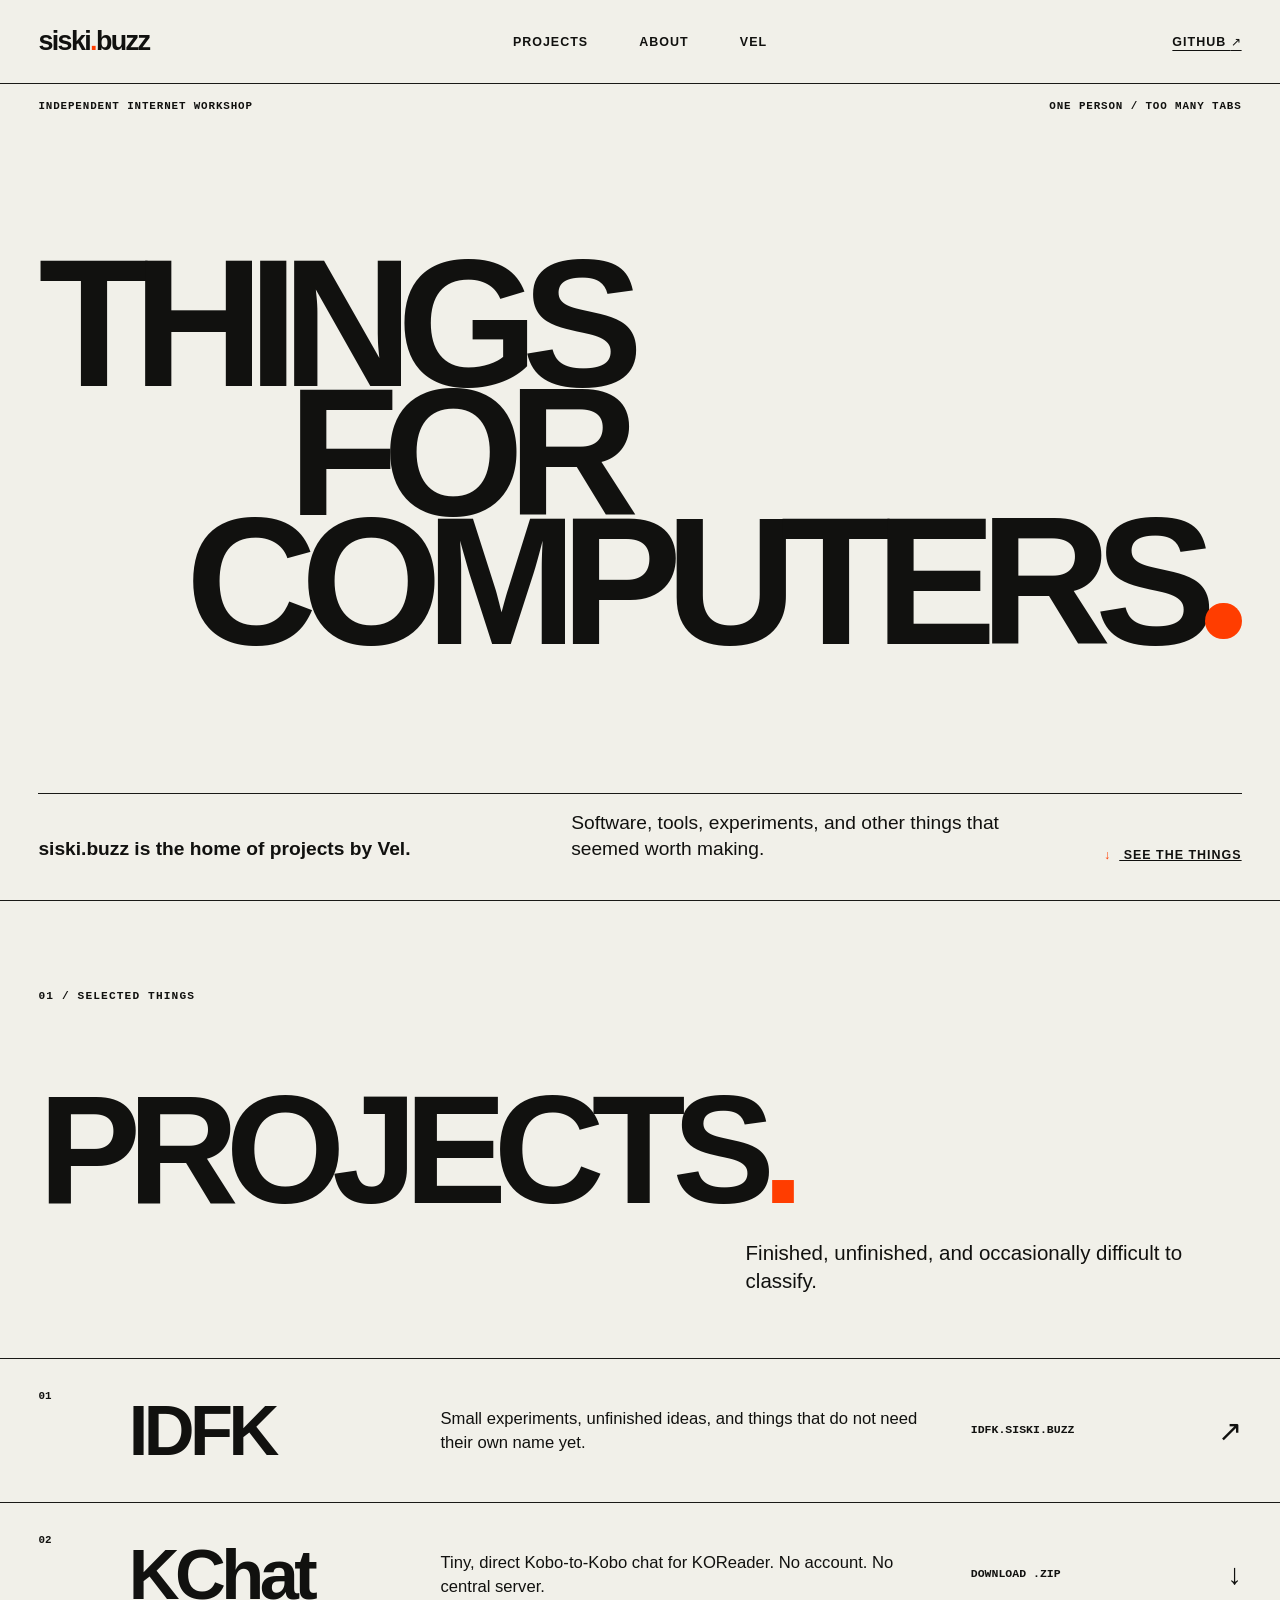
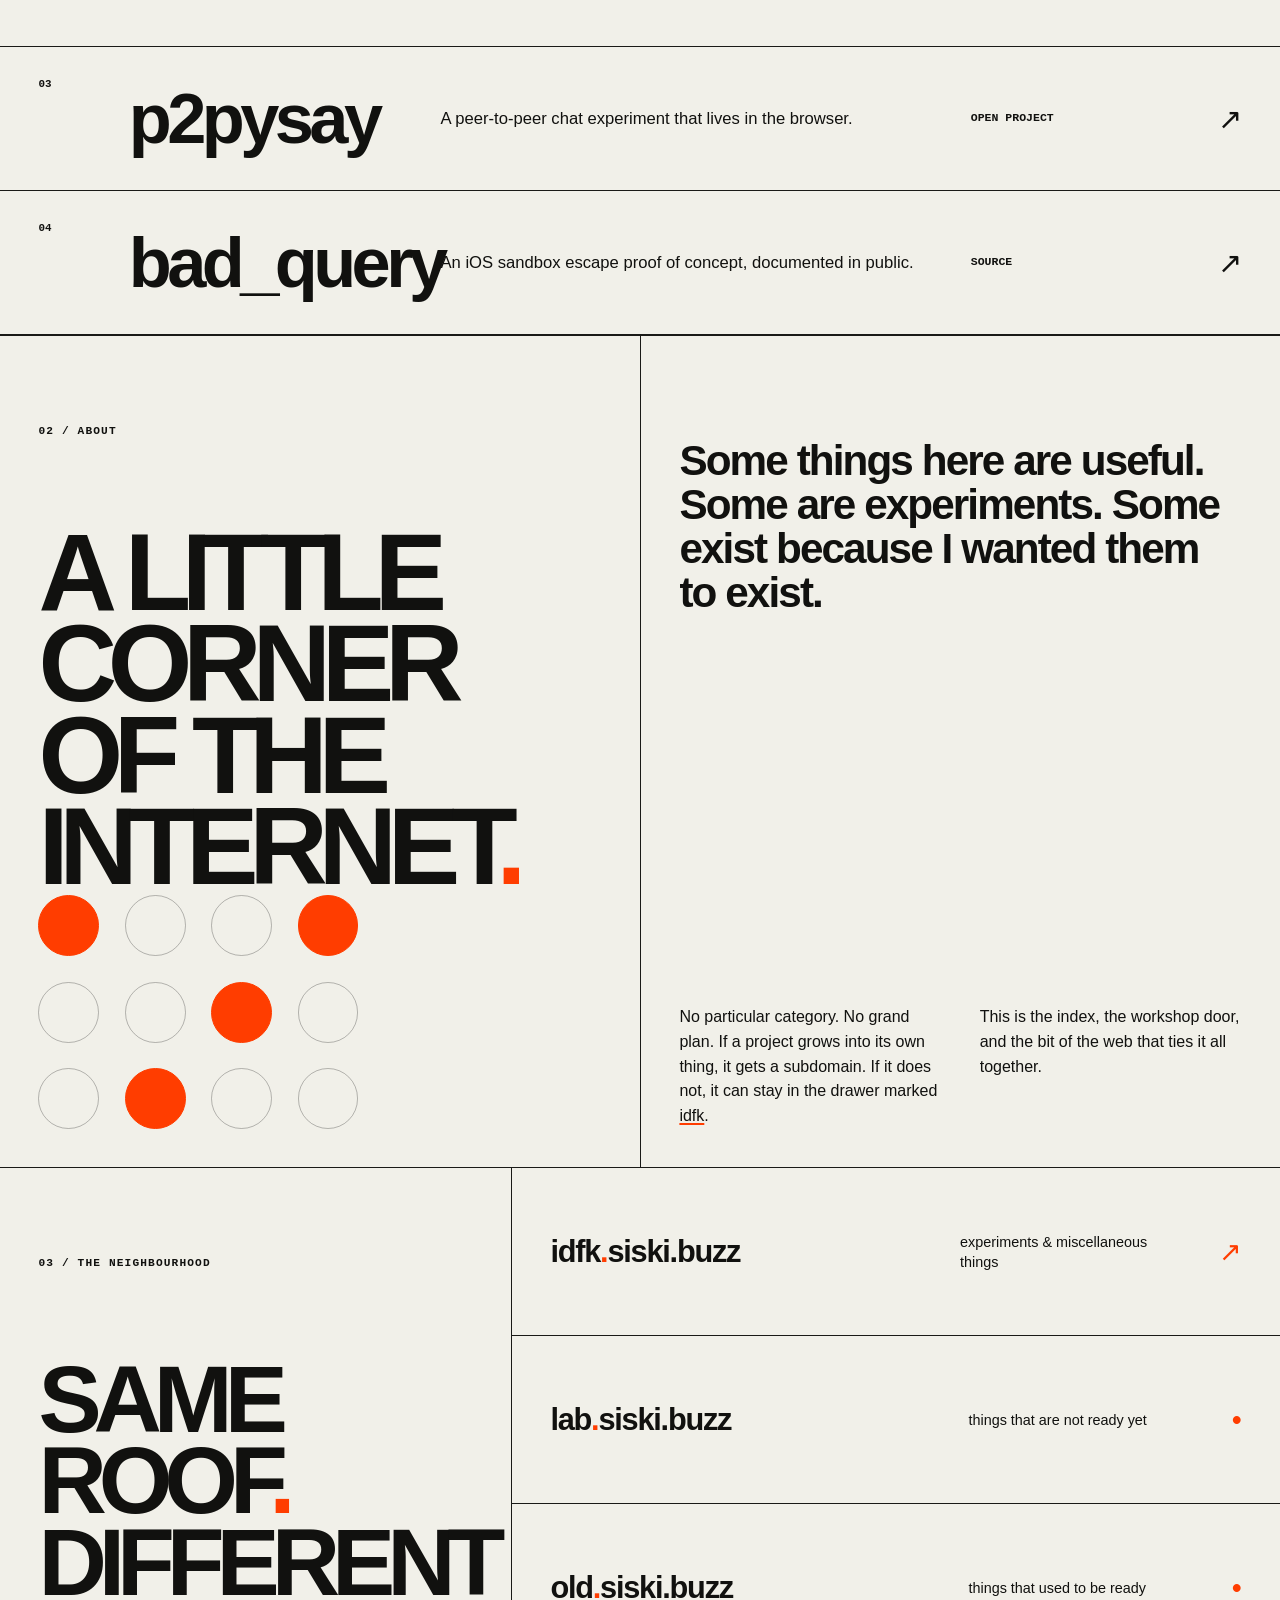
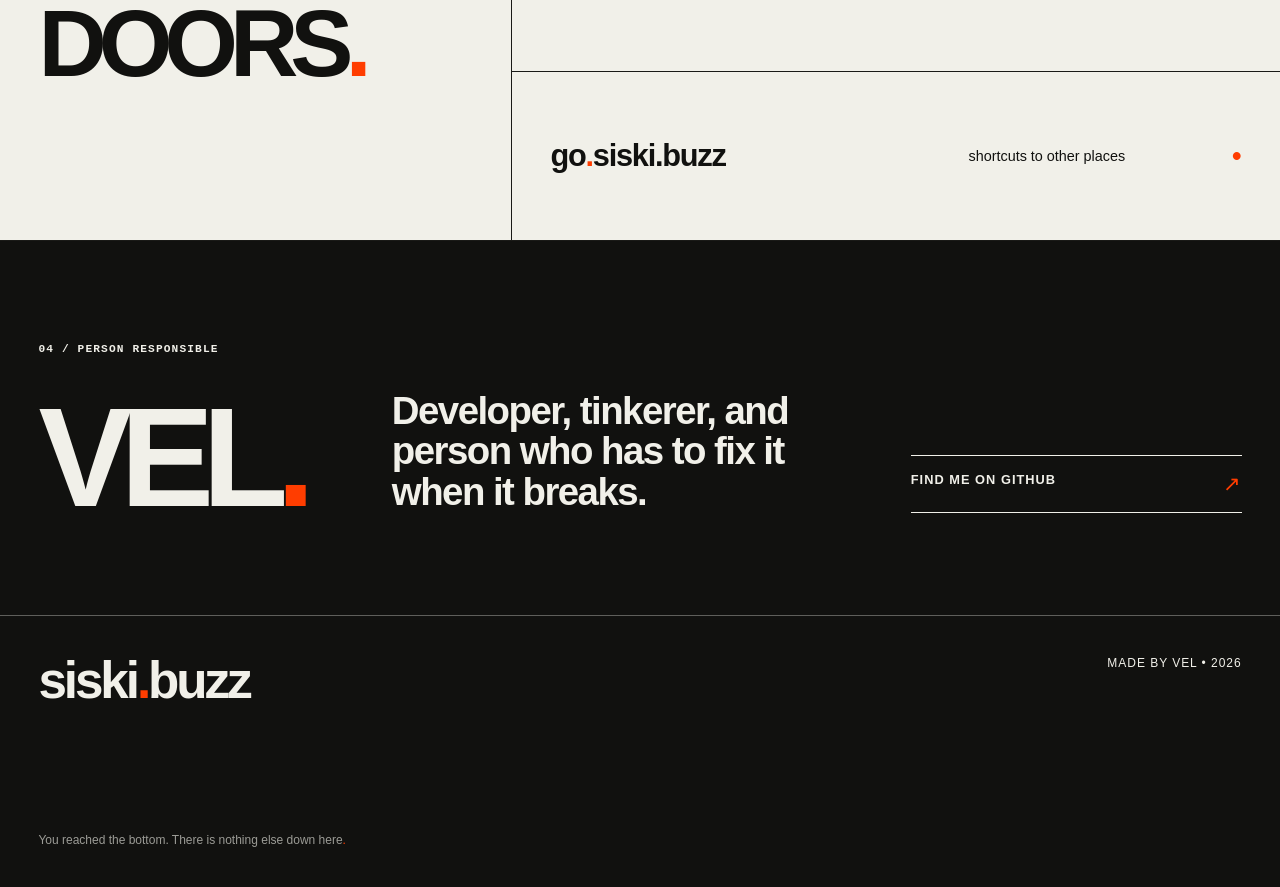
==== commit d9bb7a6b: "Build siski.buzz project landing page" ====
--- a/index.html
+++ b/index.html
@@ -3,138 +3,158 @@
   <head>
     <meta charset="utf-8">
     <meta name="viewport" content="width=device-width, initial-scale=1">
-    <meta name="theme-color" content="#0d6f83">
-    <title>KChat Web Installer</title>
-    <meta name="description" content="Install or update the KChat KOReader plugin on a connected Kobo from your browser.">
-    <meta property="og:title" content="KChat Web Installer">
-    <meta property="og:description" content="Install KChat on a Kobo directly from Chrome or Edge.">
+    <meta name="theme-color" content="#f1f0e9">
+    <meta name="color-scheme" content="light">
+    <title>siski.buzz — Things for computers</title>
+    <meta name="description" content="The home of projects by Vel: software, tools, experiments, and other things that seemed worth making.">
+    <meta property="og:title" content="siski.buzz — Things for computers">
+    <meta property="og:description" content="Software, tools, experiments, and other things by Vel.">
     <meta property="og:type" content="website">
     <meta property="og:url" content="https://siski.buzz/">
-    <meta property="og:image" content="https://siski.buzz/og.png">
-    <meta name="twitter:card" content="summary_large_image">
-    <meta name="twitter:title" content="KChat Web Installer">
-    <meta name="twitter:description" content="Install KChat on a Kobo directly from Chrome or Edge.">
-    <meta name="twitter:image" content="https://siski.buzz/og.png">
+    <meta name="twitter:card" content="summary">
+    <meta name="twitter:title" content="siski.buzz — Things for computers">
+    <meta name="twitter:description" content="Software, tools, experiments, and other things by Vel.">
+    <link rel="canonical" href="https://siski.buzz/">
     <link rel="icon" href="/favicon.svg" type="image/svg+xml">
     <link rel="stylesheet" href="/styles.css">
-    <script src="/script.js" defer></script>
   </head>
   <body>
-    <main class="page-shell">
-      <div class="wrap">
-        <header class="topbar">
-          <div class="brand">
-            <span class="brand-mark" aria-hidden="true">
-              <svg viewBox="0 0 24 24"><path d="M21 15a4 4 0 0 1-4 4H8l-5 3V7a4 4 0 0 1 4-4h10a4 4 0 0 1 4 4z"/><path d="M8 10h.01M12 10h.01M16 10h.01"/></svg>
-            </span>
-            <span>
-              <strong>KChat Installer</strong>
-              <small>Kobo ↔ Kobo, direct over Wi‑Fi</small>
-            </span>
-          </div>
-          <span class="status-pill" id="support-pill">Checking browser…</span>
+    <a class="skip-link" href="#main">Skip to the projects</a>
+
+    <header class="site-header">
+      <a class="wordmark" href="#top" aria-label="siski.buzz, home">siski<span>.</span>buzz</a>
+      <nav aria-label="Primary navigation">
+        <a href="#projects">Projects</a>
+        <a href="#about">About</a>
+        <a href="#vel">Vel</a>
+      </nav>
+      <a class="header-link" href="https://github.com/guywithapotato" rel="me">GitHub <span aria-hidden="true">↗</span></a>
+    </header>
+
+    <main id="main">
+      <section class="hero" id="top" aria-labelledby="hero-title">
+        <div class="hero-meta" aria-hidden="true">
+          <span>Independent internet workshop</span>
+          <span>One person / too many tabs</span>
+        </div>
+        <h1 id="hero-title">
+          <span>Things</span>
+          <span>for</span>
+          <span>computers<i>.</i></span>
+        </h1>
+        <div class="hero-foot">
+          <p>siski.buzz is the home of projects by Vel.</p>
+          <p>Software, tools, experiments, and other things that seemed worth making.</p>
+          <a href="#projects" aria-label="Scroll to projects"><span aria-hidden="true">↓</span> See the things</a>
+        </div>
+      </section>
+
+      <section class="projects" id="projects" aria-labelledby="projects-title">
+        <header class="section-head">
+          <p class="kicker">01 / Selected things</p>
+          <h2 id="projects-title">Projects<span>.</span></h2>
+          <p>Finished, unfinished, and occasionally difficult to classify.</p>
         </header>
 
-        <section class="layout">
-          <article class="card installer-card">
-            <div class="card-head">
-              <div class="eyebrow-row">
-                <span class="eyebrow">INSTALLER · V0.2</span>
-                <span class="port">PORT 57321</span>
-              </div>
-              <h1>Put KChat on your Kobo in one clean pass.</h1>
-              <p>Connect the Kobo by USB, choose its drive, and this page will verify KOReader before writing the plugin. Existing KChat settings stay untouched.</p>
-            </div>
+        <div class="project-list">
+          <a class="project-row" href="https://idfk.siski.buzz">
+            <span class="project-number">01</span>
+            <span class="project-name">IDFK</span>
+            <span class="project-description">Small experiments, unfinished ideas, and things that do not need their own name yet.</span>
+            <span class="project-destination">idfk.siski.buzz</span>
+            <span class="project-arrow" aria-hidden="true">↗</span>
+          </a>
 
-            <div class="card-body">
-              <div class="notice warning hidden" id="unsupported" role="alert">
-                <strong>This browser cannot install directly</strong>
-                <span>Open this page in Chrome or Edge on a computer, or download the plugin and copy it manually.</span>
-              </div>
+          <a class="project-row" href="/KChat-prototype.zip" download>
+            <span class="project-number">02</span>
+            <span class="project-name">KChat</span>
+            <span class="project-description">Tiny, direct Kobo-to-Kobo chat for KOReader. No account. No central server.</span>
+            <span class="project-destination">download .zip</span>
+            <span class="project-arrow" aria-hidden="true">↓</span>
+          </a>
 
-              <ol class="steps" aria-label="Installation steps">
-                <li class="step active" id="step-connect">
-                  <span class="step-number">1</span>
-                  <span><strong>Connect</strong><small>Plug the Kobo into this computer and enter USB storage mode.</small></span>
-                </li>
-                <li class="step" id="step-verify">
-                  <span class="step-number">2</span>
-                  <span><strong>Verify</strong><small>Choose KOBOeReader. The installer checks for KOReader first.</small></span>
-                </li>
-                <li class="step" id="step-install">
-                  <span class="step-number">3</span>
-                  <span><strong>Install</strong><small>Write three small plugin files, then safely eject and restart.</small></span>
-                </li>
-              </ol>
+          <a class="project-row" href="https://p2pysay.vercel.app">
+            <span class="project-number">03</span>
+            <span class="project-name">p2pysay</span>
+            <span class="project-description">A peer-to-peer chat experiment that lives in the browser.</span>
+            <span class="project-destination">open project</span>
+            <span class="project-arrow" aria-hidden="true">↗</span>
+          </a>
 
-              <div class="notice error hidden" id="error-box" role="alert">
-                <strong>Couldn’t complete that step</strong>
-                <span id="error-text"></span>
-              </div>
+          <a class="project-row" href="https://github.com/guywithapotato/bad_query">
+            <span class="project-number">04</span>
+            <span class="project-name">bad_query</span>
+            <span class="project-description">An iOS sandbox escape proof of concept, documented in public.</span>
+            <span class="project-destination">source</span>
+            <span class="project-arrow" aria-hidden="true">↗</span>
+          </a>
+        </div>
+      </section>
 
-              <section class="device hidden" id="device-card" aria-live="polite">
-                <div class="device-row">
-                  <span class="drive-icon" aria-hidden="true">▣</span>
-                  <span class="device-copy"><strong id="device-name">KOBOeReader</strong><small>.adds/koreader/plugins/kchat.koplugin</small></span>
-                  <span class="found-pill">✓ KOReader found</span>
-                </div>
-                <p class="existing hidden" id="existing-note">KChat is already present. Installing will update its code while keeping saved aliases and peer settings.</p>
-              </section>
+      <section class="about" id="about" aria-labelledby="about-title">
+        <div class="section-head about-head">
+          <p class="kicker">02 / About</p>
+          <h2 id="about-title">A little corner<br>of the internet<span>.</span></h2>
+        </div>
+        <div class="about-copy">
+          <p class="lead">Some things here are useful. Some are experiments. Some exist because I wanted them to exist.</p>
+          <div class="body-copy">
+            <p>No particular category. No grand plan. If a project grows into its own thing, it gets a subdomain. If it does not, it can stay in the drawer marked <a href="https://idfk.siski.buzz">idfk</a>.</p>
+            <p>This is the index, the workshop door, and the bit of the web that ties it all together.</p>
+          </div>
+        </div>
+        <div class="dot-field" aria-hidden="true">
+          <span></span><span></span><span></span><span></span><span></span><span></span>
+          <span></span><span></span><span></span><span></span><span></span><span></span>
+        </div>
+      </section>
 
-              <div class="progress-wrap hidden" id="progress-wrap" aria-live="polite">
-                <div class="progress-label"><strong>Installing KChat…</strong><span id="progress-value">0%</span></div>
-                <div class="progress-track"><span id="progress-bar"></span></div>
-              </div>
+      <section class="domains" aria-labelledby="domains-title">
+        <header class="section-head domains-head">
+          <p class="kicker">03 / The neighbourhood</p>
+          <h2 id="domains-title">Same roof<span>.</span><br>Different doors<span>.</span></h2>
+        </header>
+        <div class="domain-list">
+          <a href="https://idfk.siski.buzz">
+            <span>idfk<span class="accent">.</span>siski.buzz</span>
+            <small>experiments &amp; miscellaneous things</small>
+            <b aria-hidden="true">↗</b>
+          </a>
+          <div>
+            <span>lab<span class="accent">.</span>siski.buzz</span>
+            <small>things that are not ready yet</small>
+            <b aria-hidden="true">•</b>
+          </div>
+          <div>
+            <span>old<span class="accent">.</span>siski.buzz</span>
+            <small>things that used to be ready</small>
+            <b aria-hidden="true">•</b>
+          </div>
+          <div>
+            <span>go<span class="accent">.</span>siski.buzz</span>
+            <small>shortcuts to other places</small>
+            <b aria-hidden="true">•</b>
+          </div>
+        </div>
+      </section>
 
-              <div class="notice success hidden" id="success-box" role="status">
-                <strong>KChat is installed</strong>
-                <span id="success-text">Safely eject the Kobo, restart KOReader, then open Tools → KChat. Repeat on the second Kobo.</span>
-              </div>
+      <section class="vel" id="vel" aria-labelledby="vel-title">
+        <div>
+          <p class="kicker">04 / Person responsible</p>
+          <h2 id="vel-title">Vel<span>.</span></h2>
+        </div>
+        <p class="vel-intro">Developer, tinkerer, and person who has to fix it when it breaks.</p>
+        <a class="big-link" href="https://github.com/guywithapotato" rel="me">
+          <span>Find me on GitHub</span>
+          <span aria-hidden="true">↗</span>
+        </a>
+      </section>
+    </main>
 
-              <div class="actions">
-                <button class="button primary" id="choose-button" type="button" disabled>
-                  <span aria-hidden="true">▱</span><span id="choose-label">Choose Kobo drive</span>
-                </button>
-                <button class="button secondary hidden" id="install-button" type="button">
-                  <span id="install-label">Install KChat</span><span aria-hidden="true">→</span>
-                </button>
-              </div>
-            </div>
-          </article>
-
-          <aside class="sidebar">
-            <section class="card dark-card">
-              <div class="card-head compact">
-                <div class="side-title"><h2>What gets installed</h2><span aria-hidden="true">⌁</span></div>
-                <p>A tiny KOReader plugin. No account, server, or background service.</p>
-              </div>
-              <div class="card-body compact">
-                <ul class="feature-list">
-                  <li><span>◉</span>Direct Wi‑Fi chat</li>
-                  <li><span>●</span>Custom aliases + visible IPs</li>
-                  <li><span>⌂</span>Local network only</li>
-                </ul>
-                <p class="security-note">Prototype security: messages are plaintext and unauthenticated. Use a trusted Wi‑Fi network.</p>
-              </div>
-            </section>
-
-            <section class="card manual-card">
-              <div class="card-head compact">
-                <h2>Need the manual route?</h2>
-                <p>Download the same plugin package and copy its folder into KOReader yourself.</p>
-              </div>
-              <div class="card-body compact">
-                <a class="button outline full" href="/KChat-prototype.zip" download>↓ Download ZIP</a>
-              </div>
-            </section>
-          </aside>
-        </section>
-
-        <footer>
-          <p>Your files never leave the browser. The installer only writes inside KOReader’s plugin folder.</p>
-          <p class="port">KCHAT/1 · TCP 57321</p>
-        </footer>
-      </div>
-    </main>
+    <footer class="site-footer">
+      <a class="wordmark footer-mark" href="#top">siski<span>.</span>buzz</a>
+      <p>Made by Vel <span aria-hidden="true">•</span> 2026</p>
+      <p>You reached the bottom. There is nothing else down here<span class="accent">.</span></p>
+    </footer>
   </body>
 </html>
--- a/styles.css
+++ b/styles.css
@@ -1,133 +1,293 @@
 :root {
   color-scheme: light;
-  --paper: #f7f2e7;
-  --ink: #18333d;
-  --muted: #64777d;
-  --line: #cddbd9;
-  --card: rgba(255, 253, 248, .96);
-  --brand: #0d6f83;
-  --brand-dark: #0a5d6e;
-  --mint: #cbeee0;
-  --green: #167857;
-  --amber: #8a5a16;
-  --red: #aa3039;
-  --radius: 16px;
-  --shadow: 0 24px 80px rgba(20, 46, 56, .11);
-  font-family: Inter, ui-sans-serif, system-ui, -apple-system, BlinkMacSystemFont, "Segoe UI", sans-serif;
+  --paper: #f1f0e9;
+  --ink: #11110f;
+  --accent: #ff3d00;
+  --line: #1a1a17;
+  --soft-line: rgba(17, 17, 15, 0.28);
+  --pad: clamp(1.15rem, 3vw, 3rem);
+  --display: "Arial Narrow", "Helvetica Neue", Arial, sans-serif;
+  --sans: "Helvetica Neue", Helvetica, Arial, sans-serif;
+  font-family: var(--sans);
+  font-synthesis: none;
 }
 
 * { box-sizing: border-box; }
+html { scroll-behavior: smooth; background: var(--paper); }
 body { margin: 0; color: var(--ink); background: var(--paper); }
-button, a { font: inherit; }
-.hidden { display: none !important; }
-
-.page-shell {
-  min-height: 100vh;
-  padding: 32px 24px;
-  background-image:
-    linear-gradient(rgba(14, 85, 101, .035) 1px, transparent 1px),
-    linear-gradient(90deg, rgba(14, 85, 101, .035) 1px, transparent 1px),
-    radial-gradient(circle at 10% 5%, rgba(86, 214, 178, .17), transparent 32rem),
-    radial-gradient(circle at 95% 20%, rgba(64, 139, 178, .13), transparent 28rem);
-  background-size: 28px 28px, 28px 28px, auto, auto;
-}
-
-.wrap { max-width: 1120px; margin: 0 auto; }
-.topbar { display: flex; align-items: center; justify-content: space-between; gap: 16px; padding: 13px 18px; border: 1px solid rgba(154, 181, 181, .75); border-radius: var(--radius); background: rgba(255, 253, 248, .86); box-shadow: 0 2px 8px rgba(20, 46, 56, .05); backdrop-filter: blur(10px); }
-.brand { display: flex; align-items: center; gap: 12px; }
-.brand-mark { width: 40px; height: 40px; display: grid; place-items: center; border-radius: 12px; background: var(--brand); color: white; box-shadow: 0 7px 20px rgba(5, 112, 147, .24); }
-.brand-mark svg { width: 22px; fill: none; stroke: currentColor; stroke-width: 2; stroke-linecap: round; stroke-linejoin: round; }
-.brand strong, .brand small { display: block; }
-.brand strong { font-size: 16px; letter-spacing: -.01em; }
-.brand small { margin-top: 2px; font-size: 12px; color: var(--muted); }
-.status-pill, .eyebrow, .found-pill { display: inline-flex; align-items: center; border-radius: 999px; white-space: nowrap; font-weight: 700; }
-.status-pill { padding: 6px 11px; border: 1px solid rgba(22, 120, 87, .2); color: #126b50; background: #edf9f3; font-size: 12px; }
-.status-pill.unsupported { border-color: rgba(138, 90, 22, .2); color: var(--amber); background: #fff6df; }
-
-.layout { display: grid; grid-template-columns: minmax(0, 1.45fr) minmax(300px, .8fr); gap: 24px; align-items: start; margin-top: 24px; }
-.card { overflow: hidden; border: 1px solid rgba(154, 181, 181, .75); border-radius: var(--radius); background: var(--card); }
-.installer-card { box-shadow: var(--shadow); }
-.card-head { padding: 25px 28px 22px; border-bottom: 1px solid rgba(154, 181, 181, .55); }
-.card-body { padding: 24px 28px 28px; }
-.eyebrow-row { display: flex; align-items: center; justify-content: space-between; gap: 12px; margin-bottom: 16px; }
-.eyebrow { padding: 5px 9px; color: var(--brand); background: rgba(13, 111, 131, .09); font-size: 11px; letter-spacing: .04em; }
-.port { font: 11px ui-monospace, SFMono-Regular, Menlo, Consolas, monospace; color: var(--muted); }
-h1 { max-width: 650px; margin: 0; font-size: clamp(28px, 4vw, 38px); line-height: 1.08; letter-spacing: -.035em; }
-.card-head > p { max-width: 700px; margin: 12px 0 0; color: var(--muted); font-size: 15px; line-height: 1.6; }
-
-.steps { display: grid; grid-template-columns: repeat(3, 1fr); gap: 16px; margin: 0; padding: 0; list-style: none; }
-.step { display: grid; grid-template-columns: 36px 1fr; gap: 12px; }
-.step-number { width: 36px; height: 36px; display: grid; place-items: center; border: 1px solid var(--line); border-radius: 50%; background: white; color: var(--muted); font: 700 12px ui-monospace, monospace; }
-.step.active .step-number { border-color: var(--brand); background: var(--brand); color: white; }
-.step.complete .step-number { border-color: var(--green); background: var(--green); color: transparent; }
-.step.complete .step-number::after { content: "✓"; color: white; position: absolute; }
-.step strong, .step small { display: block; }
-.step strong { margin-top: 1px; font-size: 15px; }
-.step small { margin-top: 4px; color: var(--muted); font-size: 13px; line-height: 1.45; }
-
-.notice { display: grid; gap: 5px; margin-top: 22px; padding: 14px 16px; border: 1px solid; border-radius: 12px; font-size: 14px; }
-.notice span { line-height: 1.5; opacity: .82; }
-.warning { border-color: rgba(138, 90, 22, .25); background: #fff6df; color: #6d4812; }
-.error { border-color: rgba(170, 48, 57, .25); background: #fff0f1; color: #80232a; }
-.success { border-color: rgba(22, 120, 87, .25); background: #edf9f3; color: #105d46; }
-.device { margin-top: 22px; padding: 17px; border: 1px solid rgba(13, 111, 131, .2); border-radius: 13px; background: rgba(13, 111, 131, .045); }
-.device-row { display: grid; grid-template-columns: 40px 1fr auto; gap: 12px; align-items: center; }
-.drive-icon { width: 40px; height: 40px; display: grid; place-items: center; border-radius: 10px; background: white; color: var(--brand); border: 1px solid rgba(13, 111, 131, .15); font-size: 20px; }
-.device-copy strong, .device-copy small { display: block; }
-.device-copy small { margin-top: 3px; color: var(--muted); font: 11px ui-monospace, monospace; }
-.found-pill { padding: 6px 10px; color: #126b50; background: #edf9f3; border: 1px solid rgba(22, 120, 87, .18); font-size: 11px; }
-.existing { margin: 14px 0 0; padding-top: 12px; border-top: 1px solid rgba(13, 111, 131, .1); color: var(--muted); font-size: 13px; line-height: 1.5; }
-.progress-wrap { display: grid; gap: 8px; margin-top: 22px; }
-.progress-label { display: flex; justify-content: space-between; font-size: 13px; }
-.progress-label span { color: var(--muted); font: 11px ui-monospace, monospace; }
-.progress-track { height: 8px; overflow: hidden; border-radius: 999px; background: #dce7e5; }
-.progress-track span { display: block; width: 0; height: 100%; background: var(--brand); transition: width .2s ease; }
-
-.actions { display: flex; gap: 12px; margin-top: 24px; padding-top: 20px; border-top: 1px solid rgba(154, 181, 181, .55); }
-.button { min-height: 44px; display: inline-flex; align-items: center; justify-content: center; gap: 9px; padding: 0 18px; border: 1px solid transparent; border-radius: 12px; color: inherit; text-decoration: none; font-weight: 750; font-size: 14px; cursor: pointer; transition: transform .15s ease, background .15s ease, opacity .15s ease; }
-.button:hover:not(:disabled) { transform: translateY(-1px); }
-.button:focus-visible { outline: 3px solid rgba(13, 111, 131, .28); outline-offset: 2px; }
-.button:disabled { cursor: not-allowed; opacity: .5; }
-.primary { color: white; background: var(--brand); box-shadow: 0 8px 24px rgba(5, 112, 147, .22); }
-.primary:hover:not(:disabled) { background: var(--brand-dark); }
-.secondary { color: #17444c; background: var(--mint); }
-.outline { border-color: var(--line); background: white; }
-.full { width: 100%; }
-
-.sidebar { display: grid; gap: 20px; }
-.dark-card { color: #effaf6; background: #10222a; box-shadow: 0 18px 60px rgba(9, 24, 29, .16); }
-.dark-card .card-head { border-color: rgba(255, 255, 255, .1); }
-.compact { padding: 20px; }
-.side-title { display: flex; align-items: center; justify-content: space-between; gap: 12px; }
-h2 { margin: 0; font-size: 15px; }
-.compact > p { margin-top: 8px; font-size: 13px; line-height: 1.5; }
-.dark-card .compact > p { color: #a9c5c1; }
-.feature-list { display: grid; gap: 14px; margin: 0; padding: 0; list-style: none; font-size: 14px; }
-.feature-list li { display: flex; align-items: center; gap: 10px; }
-.feature-list li span { width: 31px; height: 31px; display: grid; place-items: center; border-radius: 8px; color: #78e0be; background: rgba(255, 255, 255, .07); }
-.security-note { margin: 18px 0 0 !important; padding: 12px; border: 1px solid rgba(252, 211, 77, .16); border-radius: 9px; color: #d9cda9 !important; background: rgba(252, 211, 77, .07); font-size: 12px !important; }
-.manual-card .card-head p { color: var(--muted); }
-
-footer { display: flex; justify-content: space-between; gap: 14px; margin-top: 20px; padding: 0 4px; color: var(--muted); font-size: 12px; }
-footer p { margin: 0; }
-
-@media (max-width: 850px) {
-  .layout { grid-template-columns: 1fr; }
-  .sidebar { grid-template-columns: 1fr 1fr; }
-}
-
-@media (max-width: 640px) {
-  .page-shell { padding: 16px 12px 24px; }
-  .topbar { align-items: flex-start; flex-direction: column; }
-  .card-head, .card-body { padding-left: 19px; padding-right: 19px; }
-  .steps { grid-template-columns: 1fr; }
-  .sidebar { grid-template-columns: 1fr; }
-  .device-row { grid-template-columns: 40px 1fr; }
-  .found-pill { grid-column: 2; justify-self: start; }
-  .actions { flex-direction: column; }
-  footer { flex-direction: column; }
+a { color: inherit; }
+::selection { color: var(--paper); background: var(--accent); }
+
+.skip-link {
+  position: fixed;
+  z-index: 100;
+  top: 0;
+  left: var(--pad);
+  padding: 0.8rem 1rem;
+  color: var(--paper);
+  background: var(--ink);
+  transform: translateY(-120%);
+}
+.skip-link:focus { transform: translateY(0); }
+
+.site-header {
+  position: relative;
+  z-index: 10;
+  min-height: 5.25rem;
+  display: grid;
+  grid-template-columns: 1fr auto 1fr;
+  align-items: center;
+  gap: 2rem;
+  padding: 0 var(--pad);
+  border-bottom: 1px solid var(--line);
+}
+.wordmark {
+  width: max-content;
+  font: 800 clamp(1.3rem, 2.1vw, 1.8rem)/1 var(--display);
+  letter-spacing: -0.06em;
+  text-decoration: none;
+}
+.wordmark span,
+.section-head h2 span,
+.vel h2 span,
+.accent { color: var(--accent); }
+.site-header nav { display: flex; gap: clamp(1.4rem, 4vw, 4rem); }
+.site-header nav a,
+.header-link {
+  font-size: 0.78rem;
+  font-weight: 700;
+  letter-spacing: 0.08em;
+  text-transform: uppercase;
+  text-underline-offset: 0.3em;
+  text-decoration-thickness: 1px;
+}
+.site-header nav a { text-decoration: none; }
+.site-header nav a:hover { text-decoration: underline; }
+.header-link { justify-self: end; }
+
+.hero {
+  min-height: calc(100svh - 5.25rem);
+  display: grid;
+  grid-template-rows: auto 1fr auto;
+  padding: 1rem var(--pad) var(--pad);
+  overflow: hidden;
+}
+.hero-meta {
+  display: flex;
+  justify-content: space-between;
+  gap: 1rem;
+  font: 700 0.68rem/1.2 ui-monospace, SFMono-Regular, Consolas, monospace;
+  letter-spacing: 0.08em;
+  text-transform: uppercase;
+}
+.hero h1 {
+  align-self: center;
+  margin: 2vw 0;
+  font: 900 clamp(5rem, 14.2vw, 14.5rem)/0.71 var(--display);
+  letter-spacing: -0.09em;
+  text-transform: uppercase;
+}
+.hero h1 span { display: block; white-space: nowrap; }
+.hero h1 span:nth-child(2) { padding-left: 19.5vw; }
+.hero h1 span:nth-child(3) { text-align: right; }
+.hero h1 i {
+  display: inline-block;
+  width: 0.2em;
+  height: 0.2em;
+  margin-left: 0.03em;
+  overflow: hidden;
+  color: transparent;
+  background: var(--accent);
+  border-radius: 50%;
+  vertical-align: 0.03em;
+}
+.hero-foot {
+  display: grid;
+  grid-template-columns: 1fr 1fr auto;
+  align-items: end;
+  gap: clamp(1.5rem, 5vw, 6rem);
+  border-top: 1px solid var(--line);
+  padding-top: 1rem;
+}
+.hero-foot p { max-width: 32rem; margin: 0; font-size: clamp(1rem, 1.5vw, 1.25rem); line-height: 1.35; }
+.hero-foot p:first-child { font-weight: 700; }
+.hero-foot a { font-size: 0.78rem; font-weight: 800; letter-spacing: 0.08em; text-transform: uppercase; white-space: nowrap; }
+.hero-foot a span { display: inline-block; margin-right: 0.5rem; color: var(--accent); }
+
+.projects,
+.about,
+.domains,
+.vel { border-top: 1px solid var(--line); }
+.section-head { padding: clamp(3.5rem, 7vw, 7rem) var(--pad) clamp(2.5rem, 5vw, 5rem); }
+.section-head h2,
+.vel h2 {
+  margin: 0;
+  font: 900 clamp(4.5rem, 12vw, 12rem)/0.78 var(--display);
+  letter-spacing: -0.085em;
+  text-transform: uppercase;
+}
+.section-head > p:last-child { max-width: 31rem; margin: 1.75rem 0 0 auto; font-size: clamp(1.05rem, 1.6vw, 1.4rem); line-height: 1.35; }
+.kicker { margin: 0 0 clamp(2.5rem, 7vw, 7rem); font: 700 0.7rem/1 ui-monospace, SFMono-Regular, Consolas, monospace; letter-spacing: 0.1em; text-transform: uppercase; }
+
+.project-list { border-top: 1px solid var(--line); }
+.project-row {
+  min-height: 9rem;
+  display: grid;
+  grid-template-columns: 3.25rem minmax(12rem, 0.75fr) minmax(16rem, 1.35fr) minmax(8rem, 0.55fr) 2rem;
+  align-items: center;
+  gap: clamp(1rem, 3vw, 3rem);
+  padding: 1.5rem var(--pad);
+  border-bottom: 1px solid var(--line);
+  text-decoration: none;
+  transition: color 160ms ease, background-color 160ms ease;
+}
+.project-number { align-self: start; padding-top: 0.45rem; font: 700 0.68rem/1 ui-monospace, SFMono-Regular, Consolas, monospace; }
+.project-name { font: 900 clamp(2.5rem, 5.5vw, 5.8rem)/0.9 var(--display); letter-spacing: -0.065em; }
+.project-description { max-width: 34rem; font-size: clamp(1rem, 1.3vw, 1.2rem); line-height: 1.42; }
+.project-destination { font: 700 0.72rem/1.3 ui-monospace, SFMono-Regular, Consolas, monospace; text-transform: uppercase; }
+.project-arrow { justify-self: end; font-size: 1.8rem; transition: transform 160ms ease; }
+.project-row:hover,
+.project-row:focus-visible { color: var(--paper); background: var(--accent); outline: 0; }
+.project-row:hover .project-arrow,
+.project-row:focus-visible .project-arrow { transform: translate(0.2rem, -0.2rem); }
+
+.about {
+  position: relative;
+  min-height: 52rem;
+  display: grid;
+  grid-template-columns: 1fr 1fr;
+  overflow: hidden;
+}
+.about-head { padding-right: clamp(2rem, 7vw, 7rem); }
+.about-head h2 { font-size: clamp(4rem, 8.5vw, 9rem); line-height: 0.84; }
+.about-copy {
+  display: grid;
+  grid-template-rows: 1fr auto;
+  gap: 4rem;
+  padding: clamp(4rem, 8vw, 8rem) var(--pad) var(--pad);
+  border-left: 1px solid var(--line);
+}
+.about-copy .lead { max-width: 40rem; margin: 0; font-size: clamp(1.8rem, 3.3vw, 3.7rem); font-weight: 650; line-height: 1.04; letter-spacing: -0.045em; }
+.body-copy { max-width: 40rem; display: grid; grid-template-columns: 1fr 1fr; gap: clamp(1.5rem, 3vw, 3rem); }
+.body-copy p { margin: 0; font-size: 1rem; line-height: 1.55; }
+.body-copy a { text-decoration-color: var(--accent); text-decoration-thickness: 0.15em; text-underline-offset: 0.15em; }
+.dot-field {
+  position: absolute;
+  left: var(--pad);
+  bottom: var(--pad);
+  width: min(25vw, 23rem);
+  display: grid;
+  grid-template-columns: repeat(4, 1fr);
+  gap: clamp(0.7rem, 2vw, 2rem);
+}
+.dot-field span { aspect-ratio: 1; border: 1px solid var(--soft-line); border-radius: 50%; }
+.dot-field span:nth-child(3n + 1) { background: var(--accent); border-color: var(--accent); }
+
+.domains { display: grid; grid-template-columns: minmax(22rem, 0.8fr) 1.2fr; }
+.domains-head { border-right: 1px solid var(--line); }
+.domains-head h2 { font-size: clamp(3.8rem, 7.4vw, 8rem); line-height: 0.86; }
+.domain-list > * {
+  min-height: 10.5rem;
+  display: grid;
+  grid-template-columns: 1fr minmax(12rem, 0.6fr) auto;
+  align-items: center;
+  gap: 2rem;
+  padding: 2rem var(--pad);
+  border-bottom: 1px solid var(--line);
+  text-decoration: none;
+}
+.domain-list > *:last-child { border-bottom: 0; }
+.domain-list > a { transition: color 160ms ease, background-color 160ms ease; }
+.domain-list > a:hover,
+.domain-list > a:focus-visible { color: var(--paper); background: var(--ink); outline: 0; }
+.domain-list > * > span { font-size: clamp(1.4rem, 2.4vw, 2.6rem); font-weight: 750; letter-spacing: -0.04em; }
+.domain-list small { font-size: 0.9rem; line-height: 1.4; }
+.domain-list b { color: var(--accent); font-size: 1.7rem; }
+
+.vel { display: grid; grid-template-columns: 0.7fr 1.1fr 0.8fr; gap: 4rem; align-items: end; padding: clamp(4rem, 8vw, 8rem) var(--pad); background: var(--ink); color: var(--paper); }
+.vel .kicker { margin-bottom: 3rem; }
+.vel h2 { font-size: clamp(5rem, 11vw, 11rem); }
+.vel-intro { max-width: 38rem; margin: 0; font-size: clamp(1.7rem, 3vw, 3.4rem); font-weight: 650; line-height: 1.06; letter-spacing: -0.04em; }
+.big-link { display: flex; justify-content: space-between; gap: 2rem; padding: 1rem 0; border-top: 1px solid currentColor; border-bottom: 1px solid currentColor; font-size: 0.8rem; font-weight: 800; letter-spacing: 0.08em; text-transform: uppercase; text-decoration: none; }
+.big-link span:last-child { color: var(--accent); font-size: 1.3rem; transition: transform 160ms ease; }
+.big-link:hover span:last-child { transform: translate(0.2rem, -0.2rem); }
+
+.site-footer {
+  min-height: 17rem;
+  display: grid;
+  grid-template-columns: 1fr auto;
+  align-content: space-between;
+  gap: 2rem;
+  padding: var(--pad);
+  color: var(--paper);
+  background: var(--ink);
+  border-top: 1px solid rgba(241, 240, 233, 0.35);
+}
+.footer-mark { color: var(--paper); font-size: clamp(2rem, 4vw, 4rem); }
+.site-footer p { margin: 0; font-size: 0.75rem; line-height: 1.4; }
+.site-footer p:nth-child(2) { justify-self: end; text-transform: uppercase; letter-spacing: 0.08em; }
+.site-footer p:last-child { grid-column: 1 / -1; color: rgba(241, 240, 233, 0.62); }
+
+:focus-visible { outline: 3px solid var(--accent); outline-offset: 4px; }
+
+@media (max-width: 900px) {
+  .site-header { grid-template-columns: 1fr auto; }
+  .site-header nav { display: none; }
+  .hero { min-height: calc(100svh - 5.25rem); }
+  .hero h1 { font-size: clamp(4.5rem, 17.5vw, 10rem); }
+  .hero h1 span:nth-child(2) { padding-left: 8vw; }
+  .hero-foot { grid-template-columns: 1fr 1fr; }
+  .hero-foot a { grid-column: 1 / -1; }
+  .project-row { grid-template-columns: 2.5rem 1fr auto; gap: 1rem; }
+  .project-description { grid-column: 2 / -1; }
+  .project-destination { grid-column: 2; }
+  .project-arrow { grid-column: 3; grid-row: 1; }
+  .about { min-height: 0; grid-template-columns: 1fr; }
+  .about-copy { min-height: 34rem; border-top: 1px solid var(--line); border-left: 0; }
+  .dot-field { position: static; width: auto; grid-template-columns: repeat(12, 1fr); gap: 1rem; padding: 0 var(--pad) var(--pad); }
+  .domains { grid-template-columns: minmax(0, 1fr); }
+  .domains > *,
+  .domain-list > * { min-width: 0; }
+  .domains-head { border-right: 0; border-bottom: 1px solid var(--line); }
+  .vel { grid-template-columns: 1fr 1fr; }
+  .big-link { grid-column: 1 / -1; }
+}
+
+@media (max-width: 580px) {
+  .site-header { min-height: 4.5rem; }
+  .header-link { font-size: 0; }
+  .header-link span { font-size: 1.1rem; }
+  .hero { min-height: calc(100svh - 4.5rem); padding-top: 0.75rem; }
+  .hero-meta span:last-child { display: none; }
+  .hero h1 { font-size: clamp(3.35rem, 14.5vw, 5.8rem); line-height: 0.78; }
+  .hero h1 span:nth-child(2) { padding-left: 4vw; }
+  .hero-foot { grid-template-columns: 1fr; gap: 1rem; }
+  .hero-foot a { grid-column: auto; margin-top: 1rem; }
+  .section-head { padding-top: 3rem; }
+  .section-head h2 { font-size: clamp(3.25rem, 16vw, 4.5rem); }
+  .kicker { margin-bottom: 2.5rem; }
+  .project-row { min-height: 0; padding-top: 1.4rem; padding-bottom: 1.4rem; }
+  .project-name { font-size: clamp(2.5rem, 13vw, 4rem); }
+  .project-description { font-size: 0.95rem; }
+  .about-head h2,
+  .domains-head h2 { font-size: clamp(3.5rem, 17vw, 5.8rem); }
+  .about-copy { min-height: 0; padding-top: 3rem; }
+  .about-copy .lead { font-size: 2rem; }
+  .body-copy { grid-template-columns: 1fr; }
+  .dot-field { grid-template-columns: repeat(6, 1fr); }
+  .domain-list > * { min-height: 8.5rem; grid-template-columns: 1fr auto; gap: 0.7rem; }
+  .domain-list > * > span { overflow-wrap: anywhere; }
+  .domain-list small { grid-column: 1; }
+  .domain-list b { grid-column: 2; grid-row: 1 / 3; }
+  .vel { grid-template-columns: 1fr; gap: 2.5rem; }
+  .vel h2 { font-size: 6rem; }
+  .vel-intro { font-size: 2rem; }
+  .big-link { grid-column: auto; }
+  .site-footer { grid-template-columns: 1fr; }
+  .site-footer p:nth-child(2) { justify-self: start; }
 }
 
 @media (prefers-reduced-motion: reduce) {
-  *, *::before, *::after { scroll-behavior: auto !important; transition: none !important; }
-}
+  html { scroll-behavior: auto; }
+  *, *::before, *::after { transition-duration: 0.01ms !important; }
+}
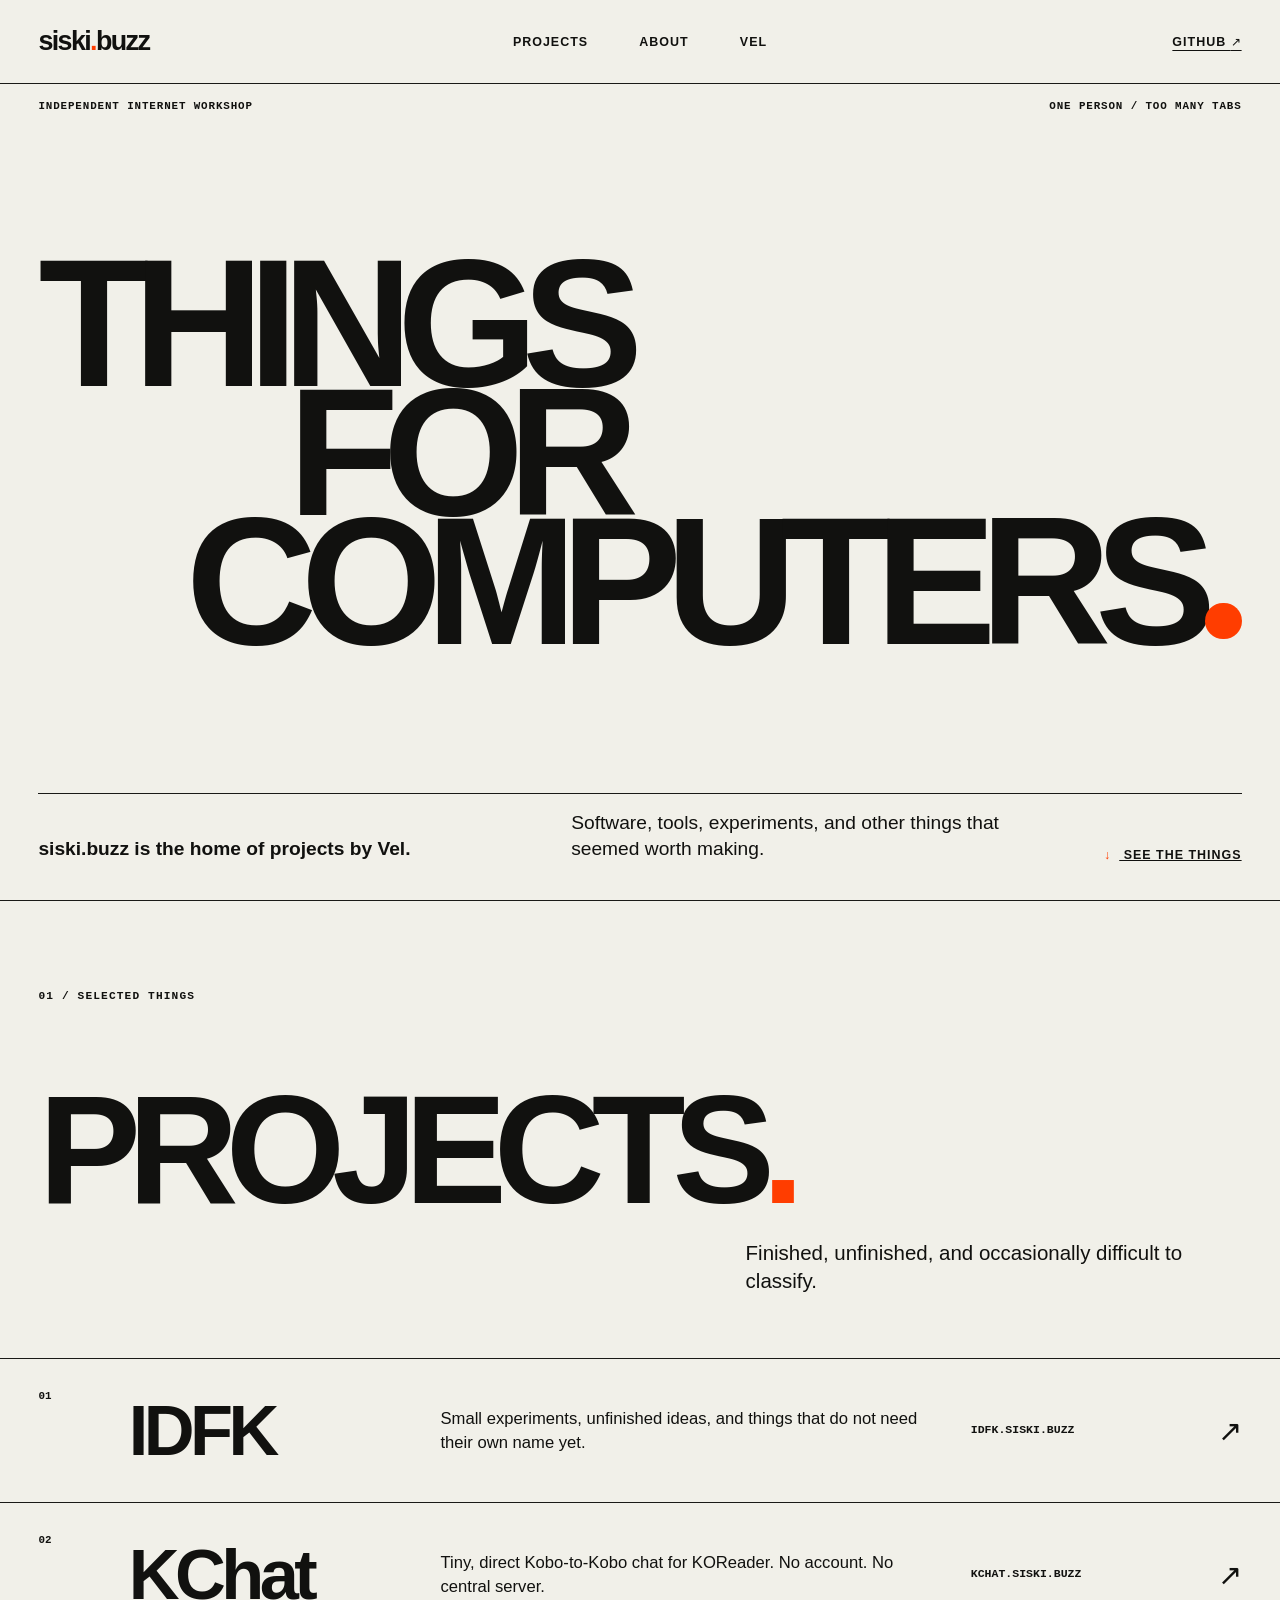
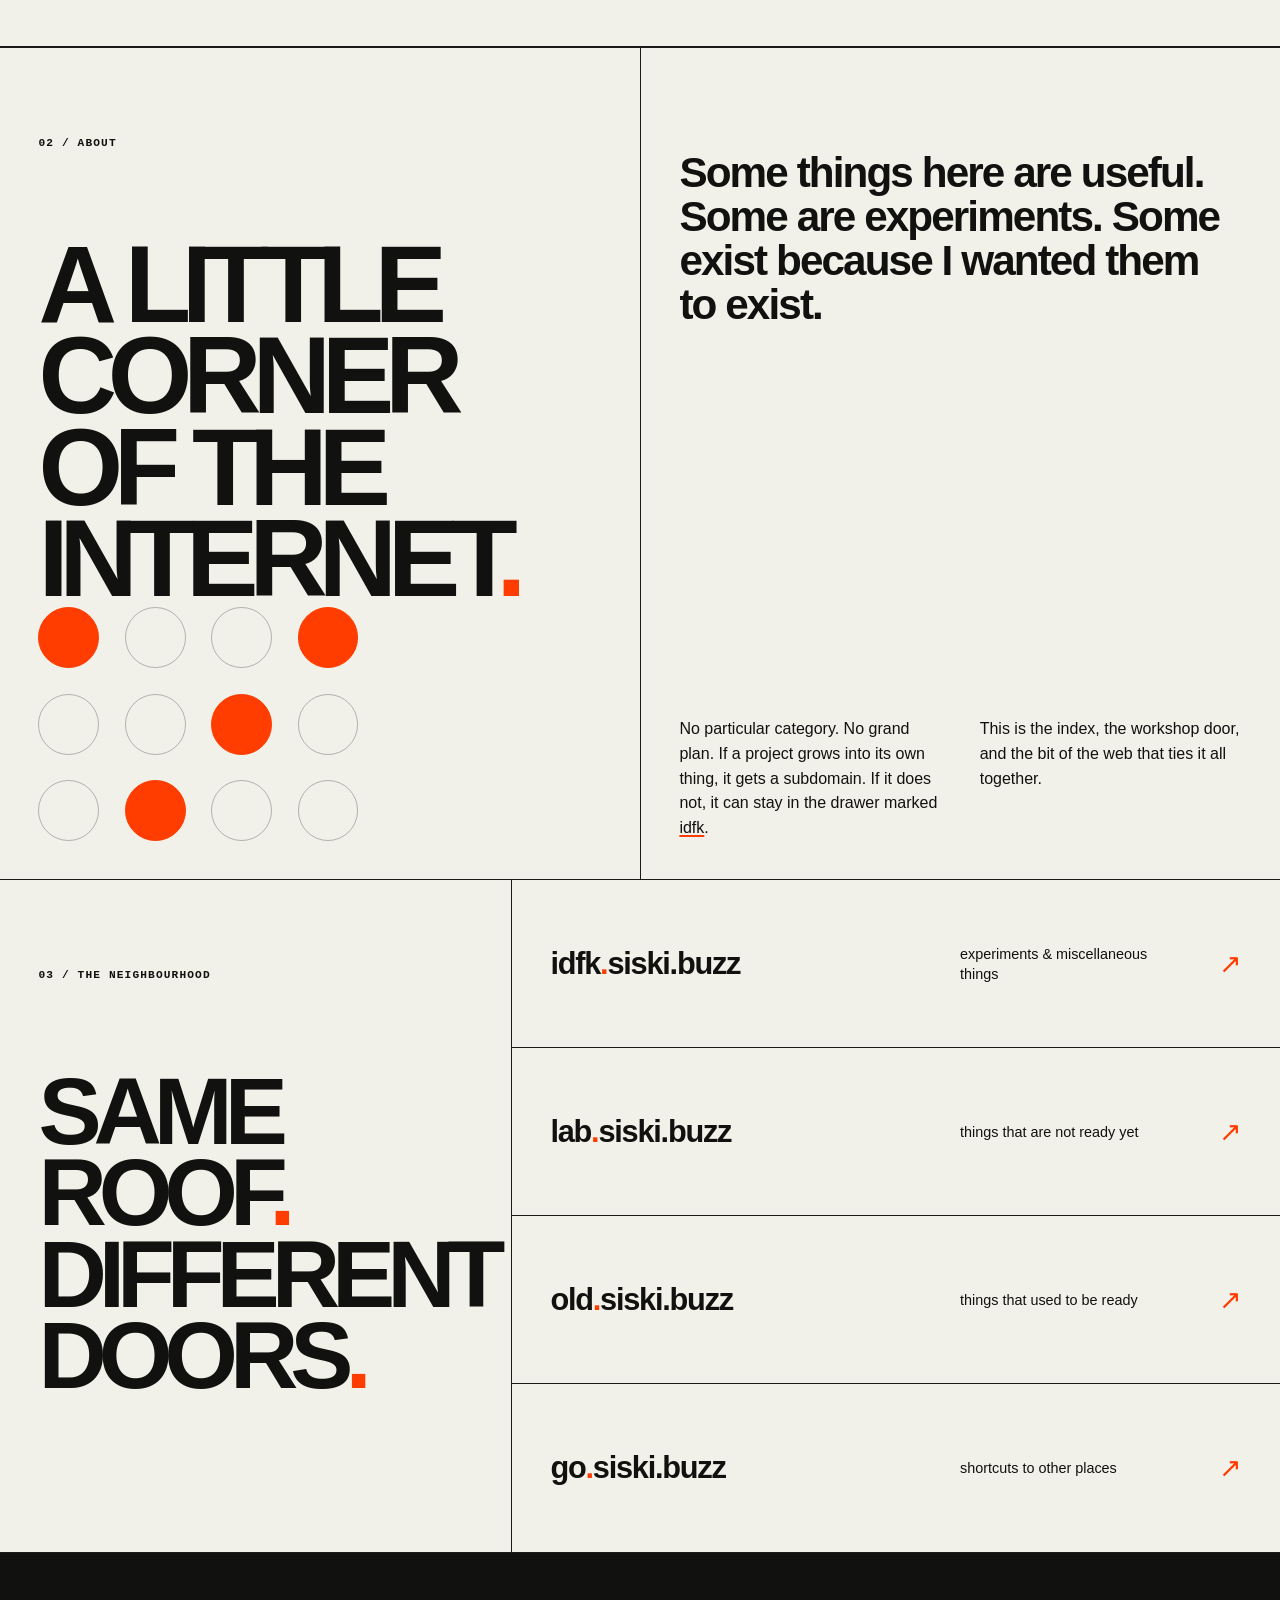
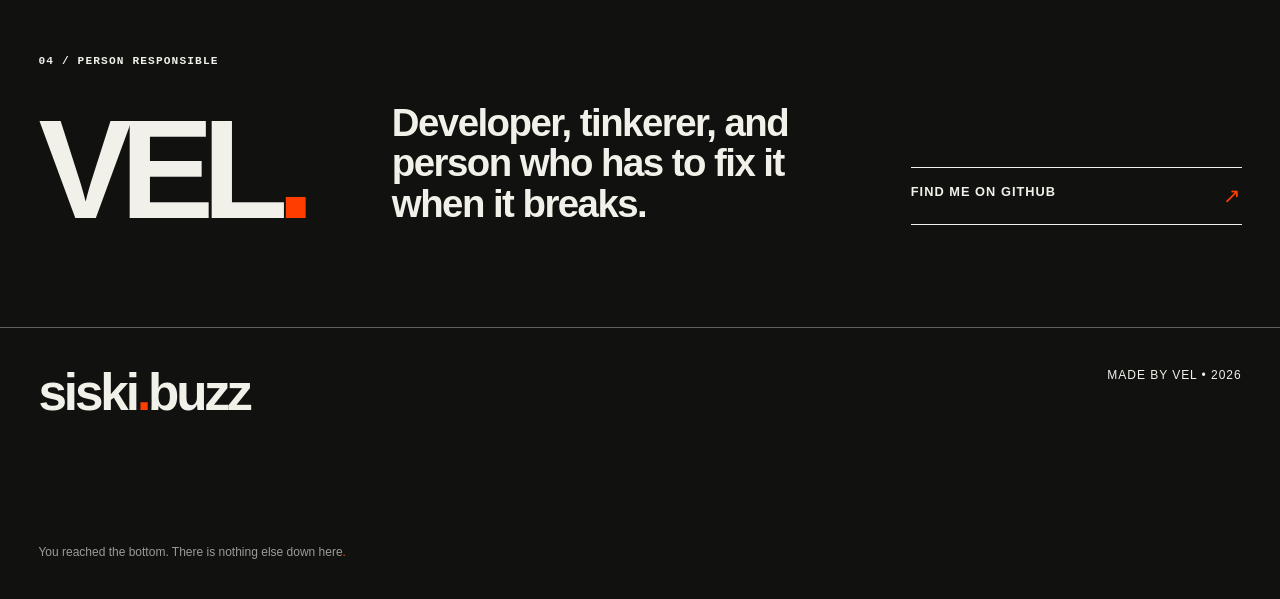
==== commit f27bd7ff: "Split projects into siski subdomains" ====
--- a/index.html
+++ b/index.html
@@ -65,27 +65,11 @@
             <span class="project-arrow" aria-hidden="true">↗</span>
           </a>
 
-          <a class="project-row" href="/KChat-prototype.zip" download>
+          <a class="project-row" href="https://kchat.siski.buzz">
             <span class="project-number">02</span>
             <span class="project-name">KChat</span>
             <span class="project-description">Tiny, direct Kobo-to-Kobo chat for KOReader. No account. No central server.</span>
-            <span class="project-destination">download .zip</span>
-            <span class="project-arrow" aria-hidden="true">↓</span>
-          </a>
-
-          <a class="project-row" href="https://p2pysay.vercel.app">
-            <span class="project-number">03</span>
-            <span class="project-name">p2pysay</span>
-            <span class="project-description">A peer-to-peer chat experiment that lives in the browser.</span>
-            <span class="project-destination">open project</span>
-            <span class="project-arrow" aria-hidden="true">↗</span>
-          </a>
-
-          <a class="project-row" href="https://github.com/guywithapotato/bad_query">
-            <span class="project-number">04</span>
-            <span class="project-name">bad_query</span>
-            <span class="project-description">An iOS sandbox escape proof of concept, documented in public.</span>
-            <span class="project-destination">source</span>
+            <span class="project-destination">kchat.siski.buzz</span>
             <span class="project-arrow" aria-hidden="true">↗</span>
           </a>
         </div>
@@ -120,21 +104,21 @@
             <small>experiments &amp; miscellaneous things</small>
             <b aria-hidden="true">↗</b>
           </a>
-          <div>
+          <a href="https://lab.siski.buzz">
             <span>lab<span class="accent">.</span>siski.buzz</span>
             <small>things that are not ready yet</small>
-            <b aria-hidden="true">•</b>
-          </div>
-          <div>
+            <b aria-hidden="true">↗</b>
+          </a>
+          <a href="https://old.siski.buzz">
             <span>old<span class="accent">.</span>siski.buzz</span>
             <small>things that used to be ready</small>
-            <b aria-hidden="true">•</b>
-          </div>
-          <div>
+            <b aria-hidden="true">↗</b>
+          </a>
+          <a href="https://go.siski.buzz">
             <span>go<span class="accent">.</span>siski.buzz</span>
             <small>shortcuts to other places</small>
-            <b aria-hidden="true">•</b>
-          </div>
+            <b aria-hidden="true">↗</b>
+          </a>
         </div>
       </section>
 
